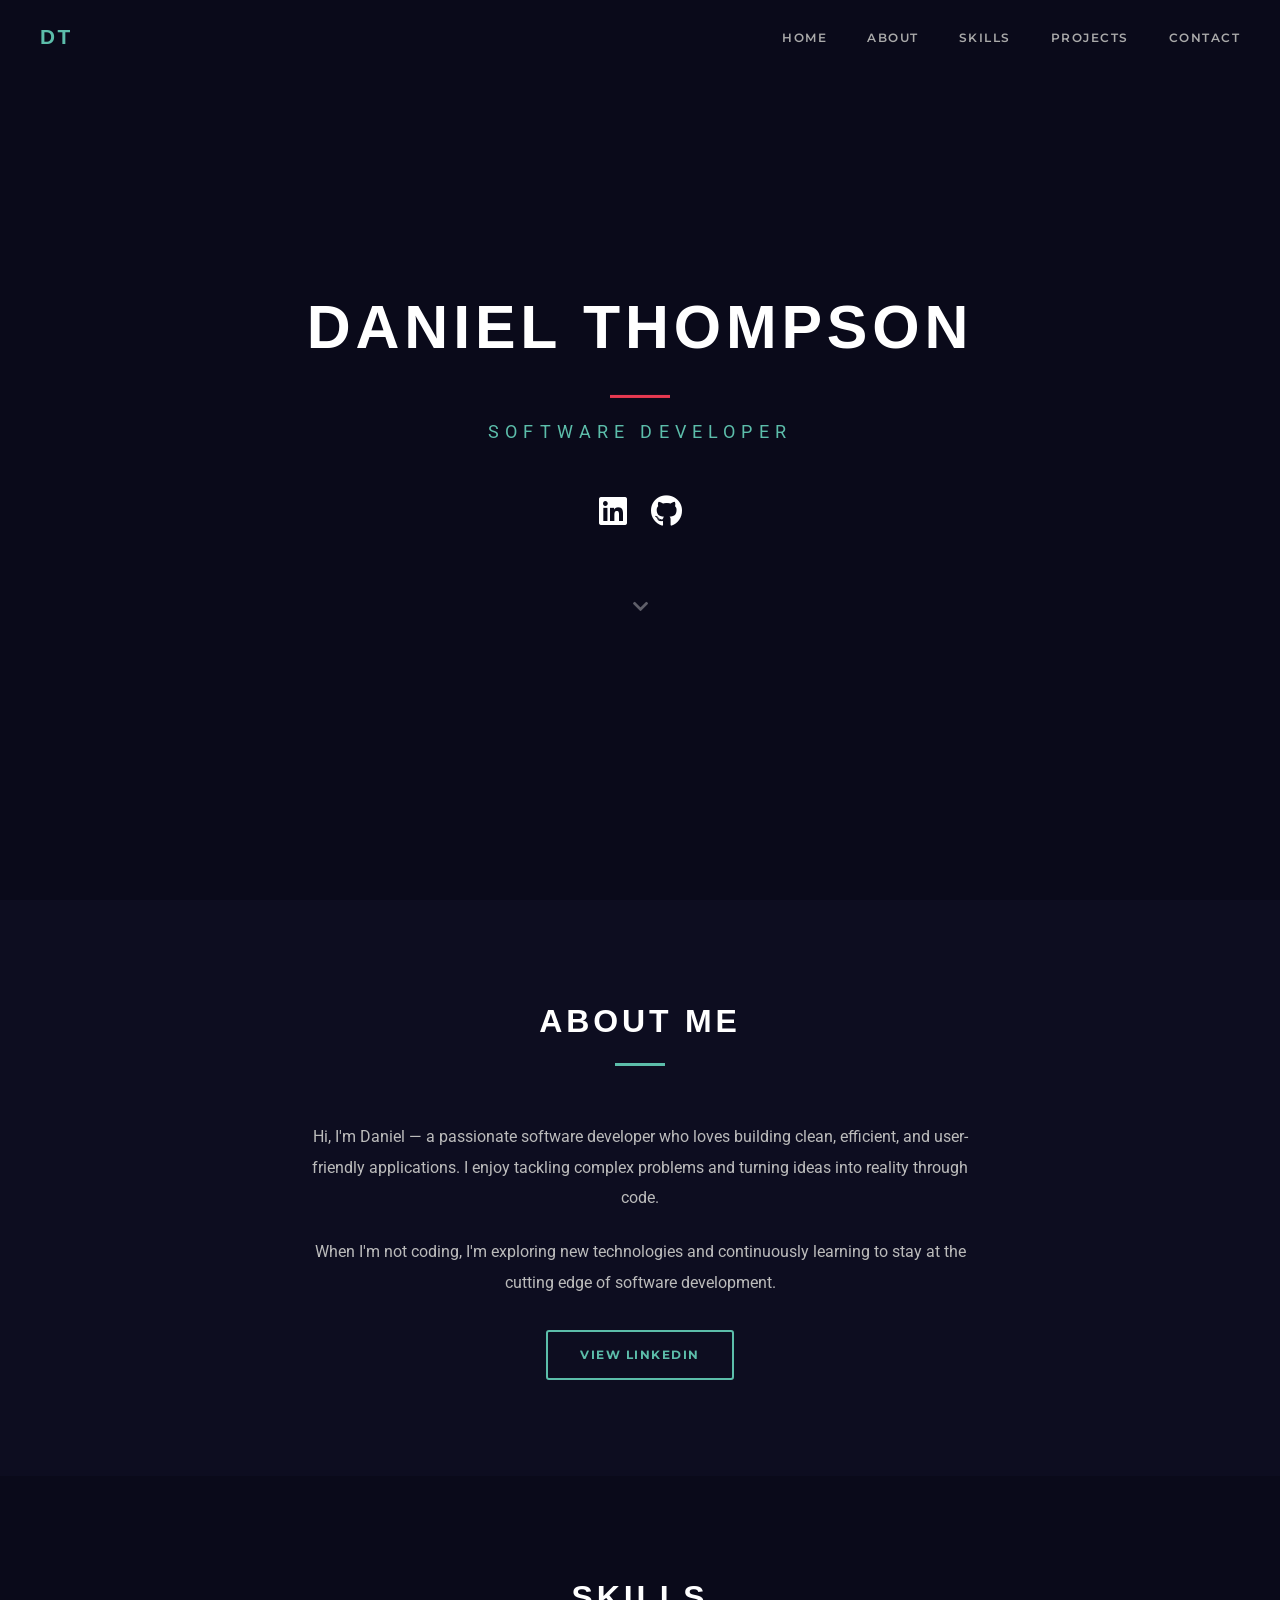
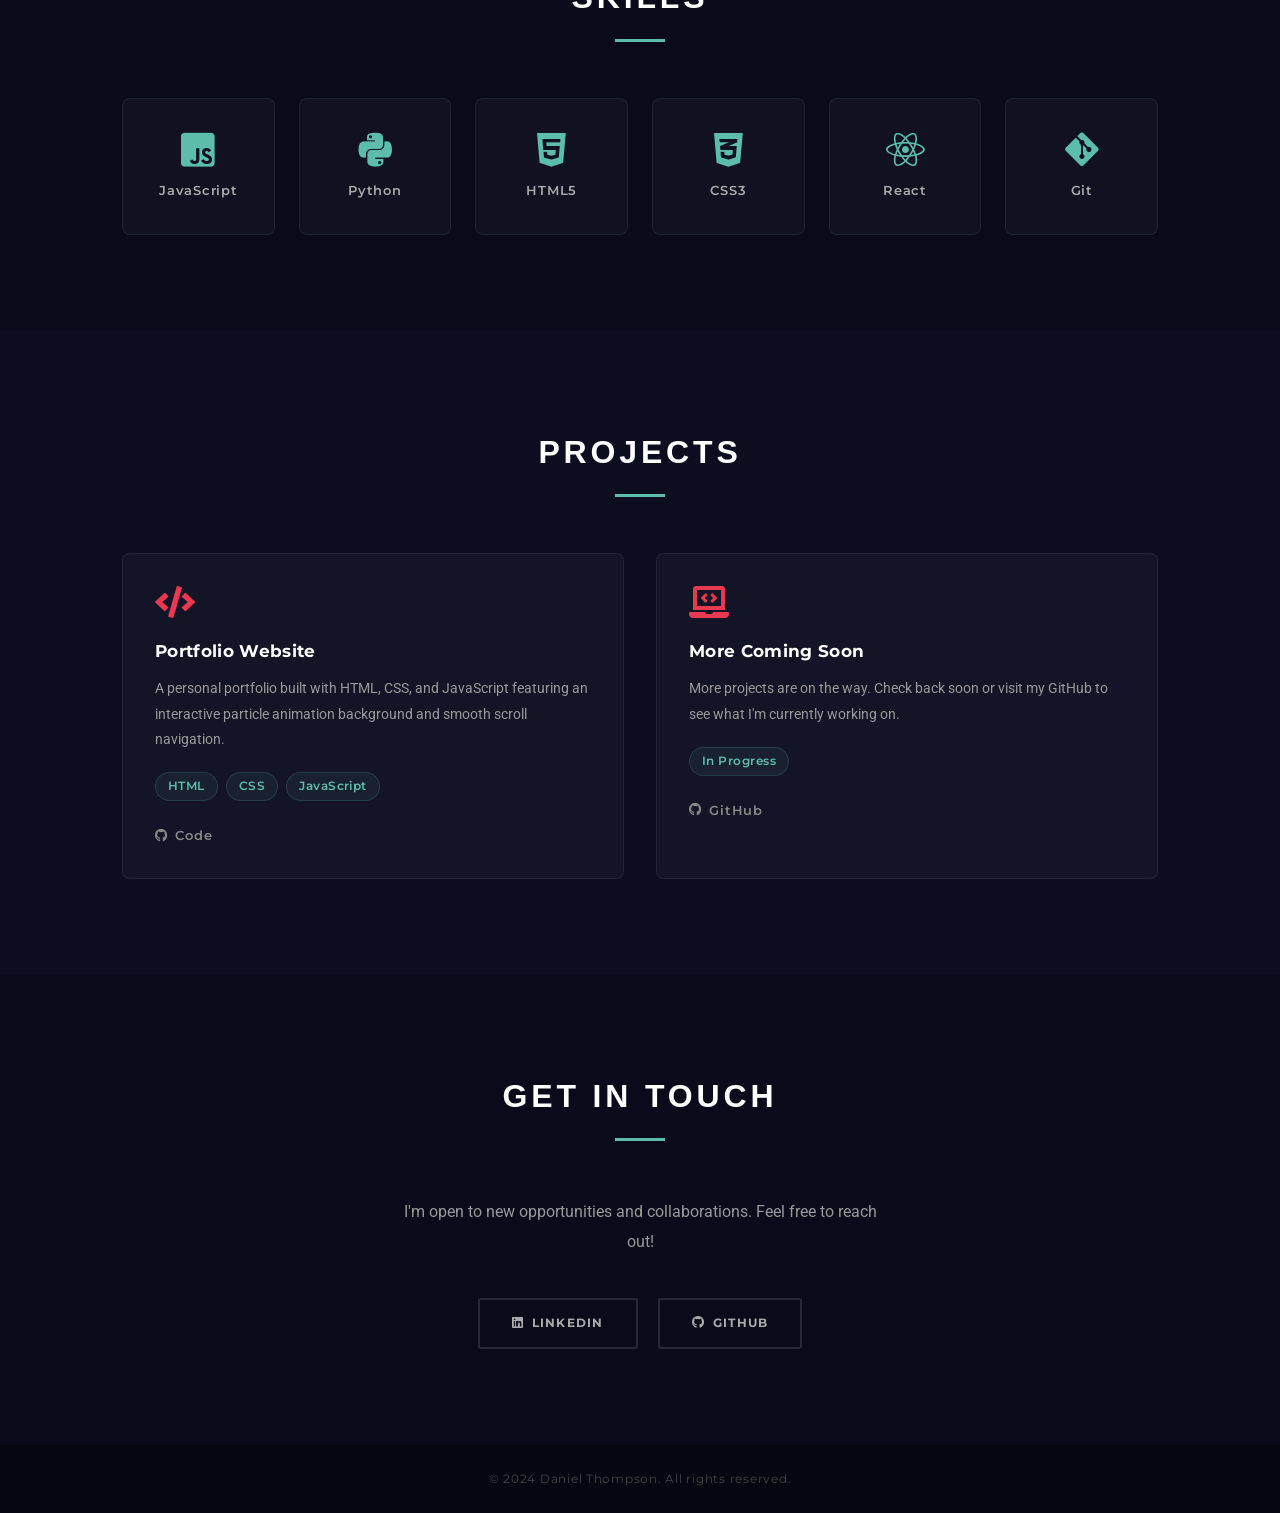
==== index.html @ 35c3a1ca "Expand portfolio from single landing page to full multi-section site - Add sticky navbar with mobile" ====
<!doctype html>
<html lang="en">
<head>
  <meta charset="UTF-8" />
  <meta name="viewport" content="width=device-width, initial-scale=1.0">
  <meta name="description" content="Daniel Thompson - Software Developer Portfolio">
  <meta name="author" content="Daniel Thompson">
  <title>Daniel Thompson | Portfolio</title>
  <link rel="shortcut icon" type="image/png" href="assets/favicon.png">
  <link rel="preconnect" href="https://fonts.googleapis.com">
  <link rel="preconnect" href="https://fonts.gstatic.com" crossorigin>
  <link href="https://fonts.googleapis.com/css2?family=Syncopate:wght@400;700&family=Montserrat:wght@300;400;600;700&family=Roboto:wght@300;400;500&display=swap" rel="stylesheet">
  <link rel="stylesheet" href="https://use.fontawesome.com/releases/v5.2.0/css/all.css" integrity="sha384-hWVjflwFxL6sNzntih27bfxkr27PmbbK/iSvJ+a4+0owXq79v+lsFkW54bOGbiDQ" crossorigin="anonymous">
  <link rel="stylesheet" href="css/style.css" />
  <script type="text/javascript" src="js/jquery.particleground.js"></script>
  <script type="text/javascript" src="js/demo.js" defer></script>
</head>

<body>

<!-- Navigation -->
<nav id="navbar">
  <div class="nav-container">
    <a href="#home" class="nav-logo">DT</a>
    <button class="nav-toggle" id="nav-toggle" aria-label="Toggle navigation" aria-expanded="false">
      <span></span>
      <span></span>
      <span></span>
    </button>
    <ul class="nav-links" id="nav-links">
      <li><a href="#home">Home</a></li>
      <li><a href="#about">About</a></li>
      <li><a href="#skills">Skills</a></li>
      <li><a href="#projects">Projects</a></li>
      <li><a href="#contact">Contact</a></li>
    </ul>
  </div>
</nav>

<!-- Hero Section -->
<section id="home">
  <div id="particles">
    <div id="intro">
      <h1>Daniel Thompson</h1>
      <hr class="divider">
      <p class="tagline">Software Developer</p>
      <div class="hero-links">
        <a href="https://www.linkedin.com/in/danielhowardthompson/" target="_blank" rel="noopener noreferrer" aria-label="LinkedIn Profile">
          <i class="fab fa-linkedin" aria-hidden="true"></i>
        </a>
        <a href="https://github.com/Damknee/" target="_blank" rel="noopener noreferrer" aria-label="GitHub Profile">
          <i class="fab fa-github" aria-hidden="true"></i>
        </a>
      </div>
      <a href="#about" class="scroll-down" aria-label="Scroll to about section">
        <i class="fas fa-chevron-down" aria-hidden="true"></i>
      </a>
    </div>
  </div>
</section>

<!-- About Section -->
<section id="about">
  <div class="container">
    <h2 class="section-title">About Me</h2>
    <div class="about-content">
      <div class="about-text">
        <p>Hi, I'm Daniel — a passionate software developer who loves building clean, efficient, and user-friendly applications. I enjoy tackling complex problems and turning ideas into reality through code.</p>
        <p>When I'm not coding, I'm exploring new technologies and continuously learning to stay at the cutting edge of software development.</p>
        <a href="https://www.linkedin.com/in/danielhowardthompson/" class="btn btn-primary" target="_blank" rel="noopener noreferrer">View LinkedIn</a>
      </div>
    </div>
  </div>
</section>

<!-- Skills Section -->
<section id="skills">
  <div class="container">
    <h2 class="section-title">Skills</h2>
    <div class="skills-grid">
      <div class="skill-card">
        <i class="fab fa-js-square" aria-hidden="true"></i>
        <h3>JavaScript</h3>
      </div>
      <div class="skill-card">
        <i class="fab fa-python" aria-hidden="true"></i>
        <h3>Python</h3>
      </div>
      <div class="skill-card">
        <i class="fab fa-html5" aria-hidden="true"></i>
        <h3>HTML5</h3>
      </div>
      <div class="skill-card">
        <i class="fab fa-css3-alt" aria-hidden="true"></i>
        <h3>CSS3</h3>
      </div>
      <div class="skill-card">
        <i class="fab fa-react" aria-hidden="true"></i>
        <h3>React</h3>
      </div>
      <div class="skill-card">
        <i class="fab fa-git-alt" aria-hidden="true"></i>
        <h3>Git</h3>
      </div>
    </div>
  </div>
</section>

<!-- Projects Section -->
<section id="projects">
  <div class="container">
    <h2 class="section-title">Projects</h2>
    <div class="projects-grid">
      <div class="project-card">
        <div class="project-header">
          <i class="fas fa-code" aria-hidden="true"></i>
        </div>
        <h3>Portfolio Website</h3>
        <p>A personal portfolio built with HTML, CSS, and JavaScript featuring an interactive particle animation background and smooth scroll navigation.</p>
        <div class="project-tags">
          <span>HTML</span>
          <span>CSS</span>
          <span>JavaScript</span>
        </div>
        <div class="project-links">
          <a href="https://github.com/Damknee/Portfolio" target="_blank" rel="noopener noreferrer">
            <i class="fab fa-github" aria-hidden="true"></i> Code
          </a>
        </div>
      </div>
      <div class="project-card">
        <div class="project-header">
          <i class="fas fa-laptop-code" aria-hidden="true"></i>
        </div>
        <h3>More Coming Soon</h3>
        <p>More projects are on the way. Check back soon or visit my GitHub to see what I'm currently working on.</p>
        <div class="project-tags">
          <span>In Progress</span>
        </div>
        <div class="project-links">
          <a href="https://github.com/Damknee/" target="_blank" rel="noopener noreferrer">
            <i class="fab fa-github" aria-hidden="true"></i> GitHub
          </a>
        </div>
      </div>
    </div>
  </div>
</section>

<!-- Contact Section -->
<section id="contact">
  <div class="container">
    <h2 class="section-title">Get In Touch</h2>
    <p class="contact-text">I'm open to new opportunities and collaborations. Feel free to reach out!</p>
    <div class="contact-links">
      <a href="https://www.linkedin.com/in/danielhowardthompson/" class="contact-btn" target="_blank" rel="noopener noreferrer">
        <i class="fab fa-linkedin" aria-hidden="true"></i> LinkedIn
      </a>
      <a href="https://github.com/Damknee/" class="contact-btn" target="_blank" rel="noopener noreferrer">
        <i class="fab fa-github" aria-hidden="true"></i> GitHub
      </a>
    </div>
  </div>
</section>

<!-- Footer -->
<footer>
  <p>&copy; 2024 Daniel Thompson. All rights reserved.</p>
</footer>

</body>
</html>
---- css/style.css ----
/* ===== RESET & BASE ===== */
*, *::before, *::after {
  margin: 0;
  padding: 0;
  box-sizing: border-box;
}

html {
  scroll-behavior: smooth;
  font-size: 16px;
}

body {
  background: #0a0a1a;
  font-family: 'Montserrat', sans-serif;
  color: #ffffff;
  line-height: 1.6;
  -webkit-font-smoothing: antialiased;
}

/* ===== NAVIGATION ===== */
#navbar {
  position: fixed;
  top: 0;
  left: 0;
  width: 100%;
  z-index: 1000;
  padding: 1.25rem 2rem;
  transition: background 0.3s ease, padding 0.3s ease;
}

#navbar.scrolled {
  background: rgba(10, 10, 26, 0.96);
  backdrop-filter: blur(10px);
  padding: 0.8rem 2rem;
  box-shadow: 0 2px 20px rgba(0, 0, 0, 0.4);
}

.nav-container {
  max-width: 1200px;
  margin: 0 auto;
  display: flex;
  justify-content: space-between;
  align-items: center;
}

.nav-logo {
  font-family: 'Syncopate', sans-serif;
  font-size: 1.3rem;
  font-weight: 700;
  color: #5cbdaa;
  text-decoration: none;
  letter-spacing: 0.12em;
  transition: color 0.3s;
}

.nav-logo:hover {
  color: #ffffff;
}

.nav-links {
  display: flex;
  list-style: none;
  gap: 2.5rem;
}

.nav-links a {
  color: #aaaaaa;
  text-decoration: none;
  font-size: 0.78rem;
  font-weight: 600;
  letter-spacing: 0.12em;
  text-transform: uppercase;
  transition: color 0.3s;
  position: relative;
}

.nav-links a::after {
  content: '';
  position: absolute;
  bottom: -4px;
  left: 0;
  width: 0;
  height: 2px;
  background: #5cbdaa;
  transition: width 0.3s;
}

.nav-links a:hover,
.nav-links a.active {
  color: #5cbdaa;
}

.nav-links a:hover::after,
.nav-links a.active::after {
  width: 100%;
}

.nav-toggle {
  display: none;
  flex-direction: column;
  gap: 5px;
  cursor: pointer;
  padding: 5px;
  background: none;
  border: none;
}

.nav-toggle span {
  display: block;
  width: 25px;
  height: 2px;
  background: #ffffff;
  transition: all 0.3s;
  border-radius: 2px;
}

/* ===== HERO SECTION ===== */
#home {
  width: 100%;
  height: 100vh;
  position: relative;
}

#particles {
  width: 100%;
  height: 100%;
  overflow: hidden;
  position: relative;
}

#intro {
  position: absolute;
  left: 0;
  top: 50%;
  transform: translateY(-50%);
  width: 100%;
  text-align: center;
  padding: 0 20px;
}

h1 {
  font-family: 'Syncopate', sans-serif;
  font-size: clamp(1.8rem, 5vw, 3.8rem);
  font-weight: 700;
  color: #ffffff;
  letter-spacing: 0.08em;
  text-transform: uppercase;
  margin-bottom: 1rem;
}

.divider {
  width: 60px;
  height: 3px;
  background: #E83951;
  border: none;
  margin: 1.2rem auto;
}

.tagline {
  font-family: 'Roboto', sans-serif;
  font-size: clamp(0.8rem, 2vw, 1.1rem);
  color: #5cbdaa;
  letter-spacing: 0.35em;
  text-transform: uppercase;
  margin-bottom: 2.5rem;
}

.hero-links {
  display: flex;
  justify-content: center;
  gap: 1.5rem;
  margin-bottom: 3.5rem;
}

.hero-links a {
  color: #ffffff;
  font-size: 2rem;
  transition: color 0.3s, transform 0.3s;
  display: inline-block;
}

.hero-links a:hover {
  color: #5cbdaa;
  transform: translateY(-4px);
}

.scroll-down {
  display: inline-block;
  color: rgba(255, 255, 255, 0.35);
  font-size: 1.1rem;
  animation: bounce 2.2s ease-in-out infinite;
  transition: color 0.3s;
  text-decoration: none;
}

.scroll-down:hover {
  color: #5cbdaa;
}

@keyframes bounce {
  0%, 100% { transform: translateY(0); }
  50% { transform: translateY(9px); }
}

/* ===== SECTIONS ===== */
section:not(#home) {
  padding: 6rem 0;
}

.container {
  max-width: 1100px;
  margin: 0 auto;
  padding: 0 2rem;
}

.section-title {
  font-family: 'Syncopate', sans-serif;
  font-size: clamp(1.3rem, 3vw, 2rem);
  font-weight: 700;
  text-align: center;
  text-transform: uppercase;
  letter-spacing: 0.12em;
  margin-bottom: 0;
  color: #ffffff;
}

.section-title::after {
  content: '';
  display: block;
  width: 50px;
  height: 3px;
  background: #5cbdaa;
  margin: 1rem auto 3.5rem;
}

/* ===== ABOUT ===== */
#about {
  background: #0d0d20;
}

.about-content {
  max-width: 680px;
  margin: 0 auto;
  text-align: center;
}

.about-text p {
  font-size: 1rem;
  color: #bbbbbb;
  line-height: 1.9;
  margin-bottom: 1.5rem;
  font-family: 'Roboto', sans-serif;
}

.btn {
  display: inline-block;
  padding: 0.8rem 2rem;
  border-radius: 3px;
  font-size: 0.78rem;
  font-weight: 700;
  letter-spacing: 0.12em;
  text-transform: uppercase;
  text-decoration: none;
  transition: all 0.3s;
  margin-top: 0.5rem;
}

.btn-primary {
  background: transparent;
  color: #5cbdaa;
  border: 2px solid #5cbdaa;
}

.btn-primary:hover {
  background: #5cbdaa;
  color: #0a0a1a;
}

/* ===== SKILLS ===== */
#skills {
  background: #0a0a1a;
}

.skills-grid {
  display: grid;
  grid-template-columns: repeat(auto-fit, minmax(140px, 1fr));
  gap: 1.5rem;
}

.skill-card {
  background: rgba(255, 255, 255, 0.03);
  border: 1px solid rgba(92, 189, 170, 0.12);
  border-radius: 8px;
  padding: 2rem 1rem;
  text-align: center;
  transition: all 0.3s;
  cursor: default;
}

.skill-card:hover {
  background: rgba(92, 189, 170, 0.07);
  border-color: rgba(92, 189, 170, 0.5);
  transform: translateY(-6px);
  box-shadow: 0 8px 25px rgba(92, 189, 170, 0.1);
}

.skill-card i {
  font-size: 2.4rem;
  color: #5cbdaa;
  margin-bottom: 0.75rem;
  display: block;
}

.skill-card h3 {
  font-size: 0.8rem;
  font-weight: 600;
  letter-spacing: 0.06em;
  color: #aaaaaa;
}

/* ===== PROJECTS ===== */
#projects {
  background: #0d0d20;
}

.projects-grid {
  display: grid;
  grid-template-columns: repeat(auto-fit, minmax(300px, 1fr));
  gap: 2rem;
}

.project-card {
  background: rgba(255, 255, 255, 0.03);
  border: 1px solid rgba(255, 255, 255, 0.07);
  border-radius: 8px;
  padding: 2rem;
  transition: all 0.3s;
}

.project-card:hover {
  border-color: rgba(92, 189, 170, 0.25);
  transform: translateY(-6px);
  box-shadow: 0 12px 35px rgba(0, 0, 0, 0.35);
}

.project-header {
  margin-bottom: 1rem;
}

.project-header i {
  font-size: 2rem;
  color: #E83951;
}

.project-card h3 {
  font-size: 1.05rem;
  font-weight: 700;
  margin-bottom: 0.75rem;
  color: #ffffff;
  letter-spacing: 0.02em;
}

.project-card p {
  font-size: 0.88rem;
  color: #999999;
  line-height: 1.8;
  margin-bottom: 1.25rem;
  font-family: 'Roboto', sans-serif;
}

.project-tags {
  display: flex;
  flex-wrap: wrap;
  gap: 0.5rem;
  margin-bottom: 1.5rem;
}

.project-tags span {
  background: rgba(92, 189, 170, 0.08);
  color: #5cbdaa;
  font-size: 0.72rem;
  font-weight: 600;
  padding: 0.25rem 0.75rem;
  border-radius: 20px;
  border: 1px solid rgba(92, 189, 170, 0.18);
  letter-spacing: 0.04em;
}

.project-links {
  display: flex;
  gap: 1.25rem;
}

.project-links a {
  color: #888888;
  text-decoration: none;
  font-size: 0.82rem;
  font-weight: 600;
  letter-spacing: 0.06em;
  transition: color 0.3s;
  display: inline-flex;
  align-items: center;
  gap: 0.4rem;
}

.project-links a:hover {
  color: #5cbdaa;
}

/* ===== CONTACT ===== */
#contact {
  background: #0a0a1a;
  text-align: center;
}

.contact-text {
  font-size: 1rem;
  color: #999999;
  max-width: 480px;
  margin: 0 auto 2.5rem;
  font-family: 'Roboto', sans-serif;
  line-height: 1.9;
}

.contact-links {
  display: flex;
  justify-content: center;
  gap: 1.25rem;
  flex-wrap: wrap;
}

.contact-btn {
  display: inline-flex;
  align-items: center;
  gap: 0.5rem;
  padding: 0.85rem 2rem;
  border: 2px solid rgba(255, 255, 255, 0.12);
  border-radius: 3px;
  color: #aaaaaa;
  text-decoration: none;
  font-size: 0.78rem;
  font-weight: 700;
  letter-spacing: 0.1em;
  text-transform: uppercase;
  transition: all 0.3s;
}

.contact-btn:hover {
  border-color: #5cbdaa;
  color: #5cbdaa;
  transform: translateY(-3px);
}

/* ===== FOOTER ===== */
footer {
  background: #060610;
  text-align: center;
  padding: 1.5rem;
  color: #444444;
  font-size: 0.78rem;
  letter-spacing: 0.06em;
}

/* ===== FADE-IN ANIMATION ===== */
.fade-in {
  opacity: 0;
  transform: translateY(28px);
  transition: opacity 0.65s ease, transform 0.65s ease;
}

.fade-in.visible {
  opacity: 1;
  transform: translateY(0);
}

/* ===== RESPONSIVE ===== */
@media (max-width: 768px) {
  .nav-links {
    display: none;
    flex-direction: column;
    position: absolute;
    top: 100%;
    left: 0;
    width: 100%;
    background: rgba(10, 10, 26, 0.98);
    padding: 1.25rem 2rem 2rem;
    gap: 1.25rem;
    border-top: 1px solid rgba(255, 255, 255, 0.06);
  }

  .nav-links.open {
    display: flex;
  }

  .nav-toggle {
    display: flex;
  }

  .skills-grid {
    grid-template-columns: repeat(2, 1fr);
  }

  .projects-grid {
    grid-template-columns: 1fr;
  }

  section:not(#home) {
    padding: 4.5rem 0;
  }
}

@media (max-width: 480px) {
  .hero-links a {
    font-size: 1.7rem;
  }

  .contact-links {
    flex-direction: column;
    align-items: center;
  }

  .contact-btn {
    width: 100%;
    justify-content: center;
    max-width: 280px;
  }
}
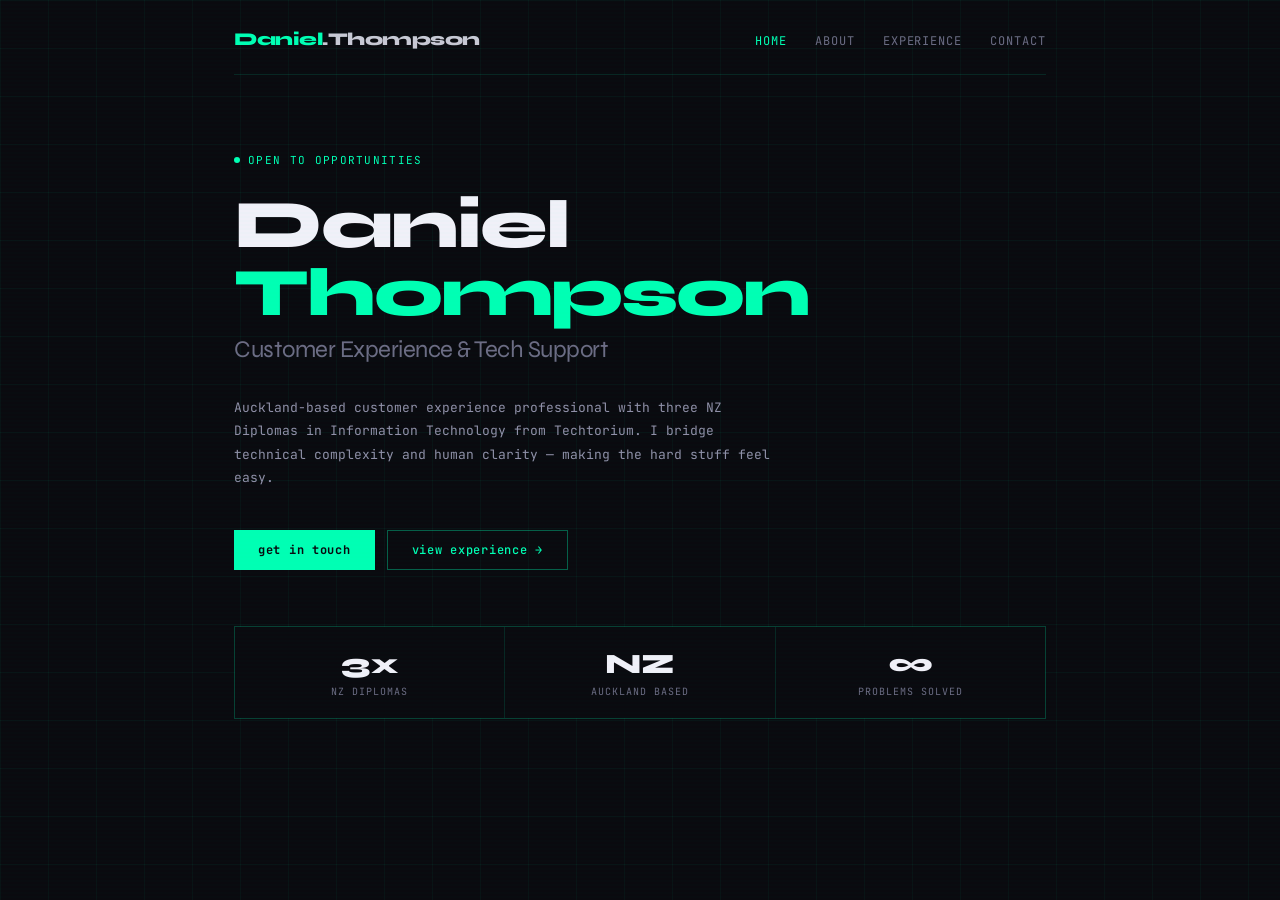
==== commit 02303ede: "Replace portfolio with new terminal-aesthetic design Complete redesign with JetBrains Mono + Syne fo" ====
--- a/index.html
+++ b/index.html
@@ -1,172 +1,265 @@
-<!doctype html>
+<!DOCTYPE html>
 <html lang="en">
 <head>
-  <meta charset="UTF-8" />
-  <meta name="viewport" content="width=device-width, initial-scale=1.0">
-  <meta name="description" content="Daniel Thompson - Software Developer Portfolio">
-  <meta name="author" content="Daniel Thompson">
-  <title>Daniel Thompson | Portfolio</title>
-  <link rel="shortcut icon" type="image/png" href="assets/favicon.png">
-  <link rel="preconnect" href="https://fonts.googleapis.com">
-  <link rel="preconnect" href="https://fonts.gstatic.com" crossorigin>
-  <link href="https://fonts.googleapis.com/css2?family=Syncopate:wght@400;700&family=Montserrat:wght@300;400;600;700&family=Roboto:wght@300;400;500&display=swap" rel="stylesheet">
-  <link rel="stylesheet" href="https://use.fontawesome.com/releases/v5.2.0/css/all.css" integrity="sha384-hWVjflwFxL6sNzntih27bfxkr27PmbbK/iSvJ+a4+0owXq79v+lsFkW54bOGbiDQ" crossorigin="anonymous">
-  <link rel="stylesheet" href="css/style.css" />
-  <script type="text/javascript" src="js/jquery.particleground.js"></script>
-  <script type="text/javascript" src="js/demo.js" defer></script>
+<meta charset="UTF-8">
+<meta name="viewport" content="width=device-width, initial-scale=1.0">
+<title>Daniel Thompson</title>
+<link href="https://fonts.googleapis.com/css2?family=JetBrains+Mono:wght@300;400;500;700&family=Syne:wght@400;700;800&display=swap" rel="stylesheet">
+<style>
+  *, *::before, *::after { box-sizing: border-box; margin: 0; padding: 0; }
+  body { background: #0a0a0f; color: #c8c8d4; font-family: 'JetBrains Mono', monospace; min-height: 100vh; overflow-x: hidden; }
+  .scanline { position: fixed; top: 0; left: 0; right: 0; bottom: 0; pointer-events: none; background: repeating-linear-gradient(0deg, transparent, transparent 2px, rgba(0,255,180,0.012) 2px, rgba(0,255,180,0.012) 4px); z-index: 100; }
+  .grid-bg { position: fixed; top: 0; left: 0; right: 0; bottom: 0; pointer-events: none; background-image: linear-gradient(rgba(0,255,180,0.04) 1px, transparent 1px), linear-gradient(90deg, rgba(0,255,180,0.04) 1px, transparent 1px); background-size: 48px 48px; z-index: 0; }
+  .site { position: relative; z-index: 1; max-width: 860px; margin: 0 auto; padding: 0 24px; }
+  /* NAV */
+  nav { display: flex; align-items: center; justify-content: space-between; padding: 28px 0 24px; border-bottom: 1px solid rgba(0,255,180,0.12); }
+  .nav-logo { font-family: 'Syne', sans-serif; font-weight: 800; font-size: 18px; color: #00ffb4; letter-spacing: -0.5px; }
+  .nav-logo span { color: #c8c8d4; }
+  .nav-links { display: flex; gap: 28px; list-style: none; }
+  .nav-links a { font-size: 12px; color: #6c6c84; text-decoration: none; letter-spacing: 0.08em; text-transform: uppercase; transition: color 0.2s; cursor: pointer; }
+  .nav-links a:hover, .nav-links a.active { color: #00ffb4; }
+  /* SECTIONS */
+  section { display: none; animation: fadeIn 0.35s ease; }
+  section.visible { display: block; }
+  @keyframes fadeIn { from { opacity: 0; transform: translateY(10px); } to { opacity: 1; transform: translateY(0); } }
+  /* HERO */
+  .hero { padding: 72px 0 56px; }
+  .hero-tag { display: inline-flex; align-items: center; gap: 8px; font-size: 11px; color: #00ffb4; letter-spacing: 0.12em; text-transform: uppercase; margin-bottom: 24px; }
+  .hero-tag::before { content: ''; display: block; width: 6px; height: 6px; border-radius: 50%; background: #00ffb4; animation: pulse 2s infinite; }
+  @keyframes pulse { 0%, 100% { opacity: 1; } 50% { opacity: 0.3; } }
+  .hero h1 { font-family: 'Syne', sans-serif; font-size: clamp(38px, 7vw, 68px); font-weight: 800; line-height: 1.0; color: #f0f0f8; letter-spacing: -2px; margin-bottom: 8px; }
+  .hero h1 .accent { color: #00ffb4; }
+  .hero-sub { font-family: 'Syne', sans-serif; font-size: clamp(16px, 3vw, 24px); font-weight: 400; color: #6c6c84; margin-bottom: 32px; letter-spacing: -0.5px; }
+  .hero-desc { font-size: 13px; line-height: 1.8; color: #9090a8; max-width: 540px; margin-bottom: 40px; }
+  .hero-ctas { display: flex; gap: 12px; flex-wrap: wrap; }
+  .btn-primary { background: #00ffb4; color: #0a0a0f; border: none; padding: 11px 24px; font-family: 'JetBrains Mono', monospace; font-size: 12px; font-weight: 700; letter-spacing: 0.06em; cursor: pointer; transition: all 0.2s; }
+  .btn-primary:hover { background: #00e0a0; transform: translateY(-1px); }
+  .btn-ghost { background: transparent; color: #00ffb4; border: 1px solid rgba(0,255,180,0.35); padding: 11px 24px; font-family: 'JetBrains Mono', monospace; font-size: 12px; font-weight: 500; letter-spacing: 0.06em; cursor: pointer; transition: all 0.2s; }
+  .btn-ghost:hover { border-color: #00ffb4; background: rgba(0,255,180,0.05); }
+  .hero-stats { display: grid; grid-template-columns: repeat(3, 1fr); gap: 1px; margin-top: 56px; border: 1px solid rgba(0,255,180,0.12); background: rgba(0,255,180,0.12); }
+  .stat { background: #0a0a0f; padding: 20px; text-align: center; }
+  .stat-val { font-family: 'Syne', sans-serif; font-size: 28px; font-weight: 800; color: #f0f0f8; display: block; }
+  .stat-lbl { font-size: 10px; color: #6c6c84; letter-spacing: 0.1em; text-transform: uppercase; margin-top: 4px; display: block; }
+  /* ABOUT */
+  .about { padding: 56px 0; }
+  .section-header { display: flex; align-items: center; gap: 16px; margin-bottom: 40px; }
+  .section-header h2 { font-family: 'Syne', sans-serif; font-size: 13px; font-weight: 700; color: #00ffb4; letter-spacing: 0.14em; text-transform: uppercase; }
+  .section-header::after { content: ''; flex: 1; height: 1px; background: rgba(0,255,180,0.12); }
+  .about-grid { display: grid; grid-template-columns: 1fr 1fr; gap: 24px; }
+  .about-block { border: 1px solid rgba(0,255,180,0.1); padding: 24px; position: relative; }
+  .about-block::before { content: ''; position: absolute; top: 0; left: 0; width: 32px; height: 2px; background: #00ffb4; }
+  .about-block h3 { font-size: 11px; font-weight: 700; color: #00ffb4; letter-spacing: 0.1em; text-transform: uppercase; margin-bottom: 12px; }
+  .about-block p { font-size: 13px; line-height: 1.8; color: #9090a8; }
+  .skills-list { display: flex; flex-wrap: wrap; gap: 8px; margin-top: 12px; }
+  .skill-tag { font-size: 11px; padding: 4px 10px; border: 1px solid rgba(0,255,180,0.2); color: #00ffb4; letter-spacing: 0.05em; }
+  /* EXPERIENCE */
+  .experience { padding: 56px 0; }
+  .exp-tabs { display: flex; gap: 0; margin-bottom: 32px; border-bottom: 1px solid rgba(0,255,180,0.12); }
+  .exp-tab { font-size: 11px; letter-spacing: 0.1em; text-transform: uppercase; color: #6c6c84; padding: 10px 20px; cursor: pointer; border-bottom: 2px solid transparent; margin-bottom: -1px; transition: all 0.2s; background: none; border-top: none; border-left: none; border-right: none; font-family: 'JetBrains Mono', monospace; }
+  .exp-tab:hover { color: #c8c8d4; }
+  .exp-tab.active { color: #00ffb4; border-bottom-color: #00ffb4; }
+  .exp-panel { display: none; }
+  .exp-panel.visible { display: block; animation: fadeIn 0.3s ease; }
+  .exp-item { display: grid; grid-template-columns: 160px 1fr; gap: 24px; padding: 28px 0; border-bottom: 1px solid rgba(0,255,180,0.08); }
+  .exp-item:first-of-type { border-top: 1px solid rgba(0,255,180,0.08); }
+  .exp-year { font-size: 11px; color: #6c6c84; padding-top: 3px; letter-spacing: 0.05em; line-height: 1.6; }
+  .exp-year .current { display: inline-block; background: rgba(0,255,180,0.12); color: #00ffb4; padding: 2px 8px; font-size: 10px; margin-top: 6px; letter-spacing: 0.08em; }
+  .exp-role { font-family: 'Syne', sans-serif; font-size: 16px; font-weight: 700; color: #f0f0f8; margin-bottom: 4px; }
+  .exp-company { font-size: 12px; color: #00ffb4; margin-bottom: 8px; }
+  .exp-tags { display: flex; flex-wrap: wrap; gap: 6px; margin-bottom: 10px; }
+  .exp-tag { font-size: 10px; padding: 2px 8px; border: 1px solid rgba(0,255,180,0.15); color: #6c6c84; letter-spacing: 0.06em; }
+  .exp-desc { font-size: 13px; line-height: 1.8; color: #9090a8; }
+  /* CONTACT */
+  .contact { padding: 56px 0 80px; }
+  .contact-box { border: 1px solid rgba(0,255,180,0.15); padding: 48px; text-align: center; position: relative; overflow: hidden; }
+  .contact-box::before { content: ''; position: absolute; top: 0; left: 0; right: 0; height: 1px; background: linear-gradient(90deg, transparent, #00ffb4, transparent); }
+  .contact-box h2 { font-family: 'Syne', sans-serif; font-size: 36px; font-weight: 800; color: #f0f0f8; letter-spacing: -1px; margin-bottom: 12px; }
+  .contact-box p { font-size: 13px; color: #6c6c84; margin-bottom: 32px; line-height: 1.7; }
+  .contact-links { display: flex; justify-content: center; gap: 16px; flex-wrap: wrap; }
+  .contact-link { display: flex; align-items: center; gap: 8px; font-size: 12px; color: #9090a8; text-decoration: none; border: 1px solid rgba(0,255,180,0.12); padding: 10px 18px; transition: all 0.2s; }
+  .contact-link:hover { border-color: #00ffb4; color: #00ffb4; }
+  /* RESPONSIVE */
+  @media (max-width: 600px) {
+    .about-grid { grid-template-columns: 1fr; }
+    .exp-item { grid-template-columns: 1fr; gap: 8px; }
+    .nav-links { gap: 16px; }
+    .contact-box { padding: 32px 20px; }
+    .hero-stats { grid-template-columns: repeat(3, 1fr); }
+  }
+</style>
 </head>
-
 <body>
-
-<!-- Navigation -->
-<nav id="navbar">
-  <div class="nav-container">
-    <a href="#home" class="nav-logo">DT</a>
-    <button class="nav-toggle" id="nav-toggle" aria-label="Toggle navigation" aria-expanded="false">
-      <span></span>
-      <span></span>
-      <span></span>
-    </button>
-    <ul class="nav-links" id="nav-links">
-      <li><a href="#home">Home</a></li>
-      <li><a href="#about">About</a></li>
-      <li><a href="#skills">Skills</a></li>
-      <li><a href="#projects">Projects</a></li>
-      <li><a href="#contact">Contact</a></li>
+<div class="scanline"></div>
+<div class="grid-bg"></div>
+<div class="site">
+  <nav>
+    <div class="nav-logo">Daniel<span>.Thompson</span></div>
+    <ul class="nav-links">
+      <li><a href="#" class="active" data-section="home">home</a></li>
+      <li><a href="#" data-section="about">about</a></li>
+      <li><a href="#" data-section="experience">experience</a></li>
+      <li><a href="#" data-section="contact">contact</a></li>
     </ul>
-  </div>
-</nav>
-
-<!-- Hero Section -->
-<section id="home">
-  <div id="particles">
-    <div id="intro">
-      <h1>Daniel Thompson</h1>
-      <hr class="divider">
-      <p class="tagline">Software Developer</p>
-      <div class="hero-links">
-        <a href="https://www.linkedin.com/in/danielhowardthompson/" target="_blank" rel="noopener noreferrer" aria-label="LinkedIn Profile">
-          <i class="fab fa-linkedin" aria-hidden="true"></i>
-        </a>
-        <a href="https://github.com/Damknee/" target="_blank" rel="noopener noreferrer" aria-label="GitHub Profile">
-          <i class="fab fa-github" aria-hidden="true"></i>
-        </a>
-      </div>
-      <a href="#about" class="scroll-down" aria-label="Scroll to about section">
-        <i class="fas fa-chevron-down" aria-hidden="true"></i>
-      </a>
-    </div>
-  </div>
-</section>
-
-<!-- About Section -->
-<section id="about">
-  <div class="container">
-    <h2 class="section-title">About Me</h2>
-    <div class="about-content">
-      <div class="about-text">
-        <p>Hi, I'm Daniel — a passionate software developer who loves building clean, efficient, and user-friendly applications. I enjoy tackling complex problems and turning ideas into reality through code.</p>
-        <p>When I'm not coding, I'm exploring new technologies and continuously learning to stay at the cutting edge of software development.</p>
-        <a href="https://www.linkedin.com/in/danielhowardthompson/" class="btn btn-primary" target="_blank" rel="noopener noreferrer">View LinkedIn</a>
-      </div>
-    </div>
-  </div>
-</section>
-
-<!-- Skills Section -->
-<section id="skills">
-  <div class="container">
-    <h2 class="section-title">Skills</h2>
-    <div class="skills-grid">
-      <div class="skill-card">
-        <i class="fab fa-js-square" aria-hidden="true"></i>
-        <h3>JavaScript</h3>
-      </div>
-      <div class="skill-card">
-        <i class="fab fa-python" aria-hidden="true"></i>
-        <h3>Python</h3>
-      </div>
-      <div class="skill-card">
-        <i class="fab fa-html5" aria-hidden="true"></i>
-        <h3>HTML5</h3>
-      </div>
-      <div class="skill-card">
-        <i class="fab fa-css3-alt" aria-hidden="true"></i>
-        <h3>CSS3</h3>
-      </div>
-      <div class="skill-card">
-        <i class="fab fa-react" aria-hidden="true"></i>
-        <h3>React</h3>
-      </div>
-      <div class="skill-card">
-        <i class="fab fa-git-alt" aria-hidden="true"></i>
-        <h3>Git</h3>
-      </div>
-    </div>
-  </div>
-</section>
-
-<!-- Projects Section -->
-<section id="projects">
-  <div class="container">
-    <h2 class="section-title">Projects</h2>
-    <div class="projects-grid">
-      <div class="project-card">
-        <div class="project-header">
-          <i class="fas fa-code" aria-hidden="true"></i>
-        </div>
-        <h3>Portfolio Website</h3>
-        <p>A personal portfolio built with HTML, CSS, and JavaScript featuring an interactive particle animation background and smooth scroll navigation.</p>
-        <div class="project-tags">
-          <span>HTML</span>
-          <span>CSS</span>
-          <span>JavaScript</span>
-        </div>
-        <div class="project-links">
-          <a href="https://github.com/Damknee/Portfolio" target="_blank" rel="noopener noreferrer">
-            <i class="fab fa-github" aria-hidden="true"></i> Code
-          </a>
-        </div>
-      </div>
-      <div class="project-card">
-        <div class="project-header">
-          <i class="fas fa-laptop-code" aria-hidden="true"></i>
-        </div>
-        <h3>More Coming Soon</h3>
-        <p>More projects are on the way. Check back soon or visit my GitHub to see what I'm currently working on.</p>
-        <div class="project-tags">
-          <span>In Progress</span>
-        </div>
-        <div class="project-links">
-          <a href="https://github.com/Damknee/" target="_blank" rel="noopener noreferrer">
-            <i class="fab fa-github" aria-hidden="true"></i> GitHub
-          </a>
-        </div>
-      </div>
-    </div>
-  </div>
-</section>
-
-<!-- Contact Section -->
-<section id="contact">
-  <div class="container">
-    <h2 class="section-title">Get In Touch</h2>
-    <p class="contact-text">I'm open to new opportunities and collaborations. Feel free to reach out!</p>
-    <div class="contact-links">
-      <a href="https://www.linkedin.com/in/danielhowardthompson/" class="contact-btn" target="_blank" rel="noopener noreferrer">
-        <i class="fab fa-linkedin" aria-hidden="true"></i> LinkedIn
-      </a>
-      <a href="https://github.com/Damknee/" class="contact-btn" target="_blank" rel="noopener noreferrer">
-        <i class="fab fa-github" aria-hidden="true"></i> GitHub
-      </a>
-    </div>
-  </div>
-</section>
-
-<!-- Footer -->
-<footer>
-  <p>&copy; 2024 Daniel Thompson. All rights reserved.</p>
-</footer>
-
+  </nav>
+  <!-- HOME -->
+  <section id="home" class="visible">
+    <div class="hero">
+      <div class="hero-tag">Open to opportunities</div>
+      <h1>Daniel<br><span class="accent">Thompson</span></h1>
+      <div class="hero-sub">Customer Experience &amp; Tech Support</div>
+      <p class="hero-desc">Auckland-based customer experience professional with three NZ Diplomas in Information Technology from Techtorium. I bridge technical complexity and human clarity — making the hard stuff feel easy.</p>
+      <div class="hero-ctas">
+        <button class="btn-primary" onclick="showSection('contact')">get in touch</button>
+        <button class="btn-ghost" onclick="showSection('experience')">view experience →</button>
+      </div>
+      <div class="hero-stats">
+        <div class="stat"><span class="stat-val">3x</span><span class="stat-lbl">NZ Diplomas</span></div>
+        <div class="stat"><span class="stat-val">NZ</span><span class="stat-lbl">Auckland based</span></div>
+        <div class="stat"><span class="stat-val">∞</span><span class="stat-lbl">problems solved</span></div>
+      </div>
+    </div>
+  </section>
+  <!-- ABOUT -->
+  <section id="about">
+    <div class="about">
+      <div class="section-header"><h2>// about</h2></div>
+      <div class="about-grid">
+        <div class="about-block">
+          <h3>Background</h3>
+          <p>I'm a customer experience specialist based in Auckland, NZ. I bridge the gap between technical complexity and human clarity — making the hard stuff feel easy for customers.</p>
+        </div>
+        <div class="about-block">
+          <h3>Approach</h3>
+          <p>Every interaction is an opportunity. I lead with empathy, resolve with expertise, and always leave people feeling looked after — not just handled.</p>
+        </div>
+        <div class="about-block">
+          <h3>Skills</h3>
+          <div class="skills-list">
+            <span class="skill-tag">Customer Support</span>
+            <span class="skill-tag">Telecom</span>
+            <span class="skill-tag">Technical Troubleshooting</span>
+            <span class="skill-tag">Retention</span>
+            <span class="skill-tag">Microsoft Azure</span>
+            <span class="skill-tag">AWS</span>
+            <span class="skill-tag">Systems Administration</span>
+            <span class="skill-tag">AI Tools</span>
+            <span class="skill-tag">HTML</span>
+          </div>
+        </div>
+        <div class="about-block">
+          <h3>Interests</h3>
+          <div class="skills-list">
+            <span class="skill-tag">Photography</span>
+            <span class="skill-tag">Running</span>
+            <span class="skill-tag">Cooking</span>
+            <span class="skill-tag">Finance</span>
+            <span class="skill-tag">NZ Telecoms</span>
+          </div>
+        </div>
+      </div>
+    </div>
+  </section>
+  <!-- EXPERIENCE -->
+  <section id="experience">
+    <div class="experience">
+      <div class="section-header"><h2>// experience &amp; education</h2></div>
+      <div class="exp-tabs">
+        <button class="exp-tab active" data-panel="work">Work</button>
+        <button class="exp-tab" data-panel="education">Education</button>
+      </div>
+      <div class="exp-panel visible" id="panel-work">
+        <div class="exp-item">
+          <div class="exp-year">2023 – present<div class="current">current</div></div>
+          <div>
+            <div class="exp-role">Customer Support Specialist</div>
+            <div class="exp-company">Zeronet · Auckland, NZ</div>
+            <div class="exp-tags">
+              <span class="exp-tag">Retention</span>
+              <span class="exp-tag">Billing</span>
+              <span class="exp-tag">Technical Troubleshooting</span>
+              <span class="exp-tag">Knowledge Base</span>
+              <span class="exp-tag">AI Tools</span>
+            </div>
+            <p class="exp-desc">Handling billing disputes, cancellations, retention, and technical troubleshooting for a NZ broadband and mobile provider. Built internal knowledge base articles and care portal content. Developed AI-assisted support tools using the Claude API.</p>
+          </div>
+        </div>
+      </div>
+      <div class="exp-panel" id="panel-education">
+        <div class="exp-item">
+          <div class="exp-year">Feb 2022 – Dec 2022</div>
+          <div>
+            <div class="exp-role">NZ Diploma in Cloud Management</div>
+            <div class="exp-company">Techtorium · Information Technology</div>
+            <div class="exp-tags">
+              <span class="exp-tag">Microsoft Azure</span>
+              <span class="exp-tag">Amazon Web Services</span>
+            </div>
+            <p class="exp-desc">Cloud infrastructure and management fundamentals across Azure and AWS platforms. Focused on deployment, scalability, and cloud service architecture.</p>
+          </div>
+        </div>
+        <div class="exp-item">
+          <div class="exp-year">Feb 2021 – Dec 2021</div>
+          <div>
+            <div class="exp-role">NZ Diploma in Systems Administration</div>
+            <div class="exp-company">Techtorium · Information Technology</div>
+            <div class="exp-tags">
+              <span class="exp-tag">System Administration</span>
+              <span class="exp-tag">Networking</span>
+            </div>
+            <p class="exp-desc">Systems administration, server management, and network infrastructure. Developed skills in maintaining and configuring enterprise IT environments.</p>
+          </div>
+        </div>
+        <div class="exp-item">
+          <div class="exp-year">Feb 2020 – Dec 2020</div>
+          <div>
+            <div class="exp-role">NZ Diploma in IT Technical Support</div>
+            <div class="exp-company">Techtorium · Information Technology</div>
+            <div class="exp-tags">
+              <span class="exp-tag">Technical Support</span>
+              <span class="exp-tag">Hardware</span>
+              <span class="exp-tag">Troubleshooting</span>
+            </div>
+            <p class="exp-desc">Foundation diploma in IT technical support — hardware, software, and end-user support. The starting point for a career built on solving technical problems for real people.</p>
+          </div>
+        </div>
+      </div>
+    </div>
+  </section>
+  <!-- CONTACT -->
+  <section id="contact">
+    <div class="contact">
+      <div class="section-header"><h2>// contact</h2></div>
+      <div class="contact-box">
+        <h2>Let's talk.</h2>
+        <p>Open to customer service, technical support,<br>and telecoms-adjacent opportunities across New Zealand.</p>
+        <div class="contact-links">
+          <a class="contact-link" href="https://www.linkedin.com/in/danielhowardthompson/" target="_blank">in LinkedIn</a>
+          <a class="contact-link" href="https://github.com/Damknee/" target="_blank">gh GitHub</a>
+          <span class="contact-link">↗ Auckland, NZ</span>
+        </div>
+      </div>
+    </div>
+  </section>
+</div>
+<script>
+  function showSection(id) {
+    document.querySelectorAll('section').forEach(s => s.classList.remove('visible'));
+    document.getElementById(id).classList.add('visible');
+    document.querySelectorAll('.nav-links a').forEach(a => {
+      a.classList.toggle('active', a.dataset.section === id);
+    });
+  }
+  document.querySelectorAll('.nav-links a').forEach(a => {
+    a.addEventListener('click', e => { e.preventDefault(); showSection(a.dataset.section); });
+  });
+  document.querySelectorAll('.exp-tab').forEach(tab => {
+    tab.addEventListener('click', () => {
+      document.querySelectorAll('.exp-tab').forEach(t => t.classList.remove('active'));
+      document.querySelectorAll('.exp-panel').forEach(p => p.classList.remove('visible'));
+      tab.classList.add('active');
+      document.getElementById('panel-' + tab.dataset.panel).classList.add('visible');
+    });
+  });
+</script>
 </body>
 </html>
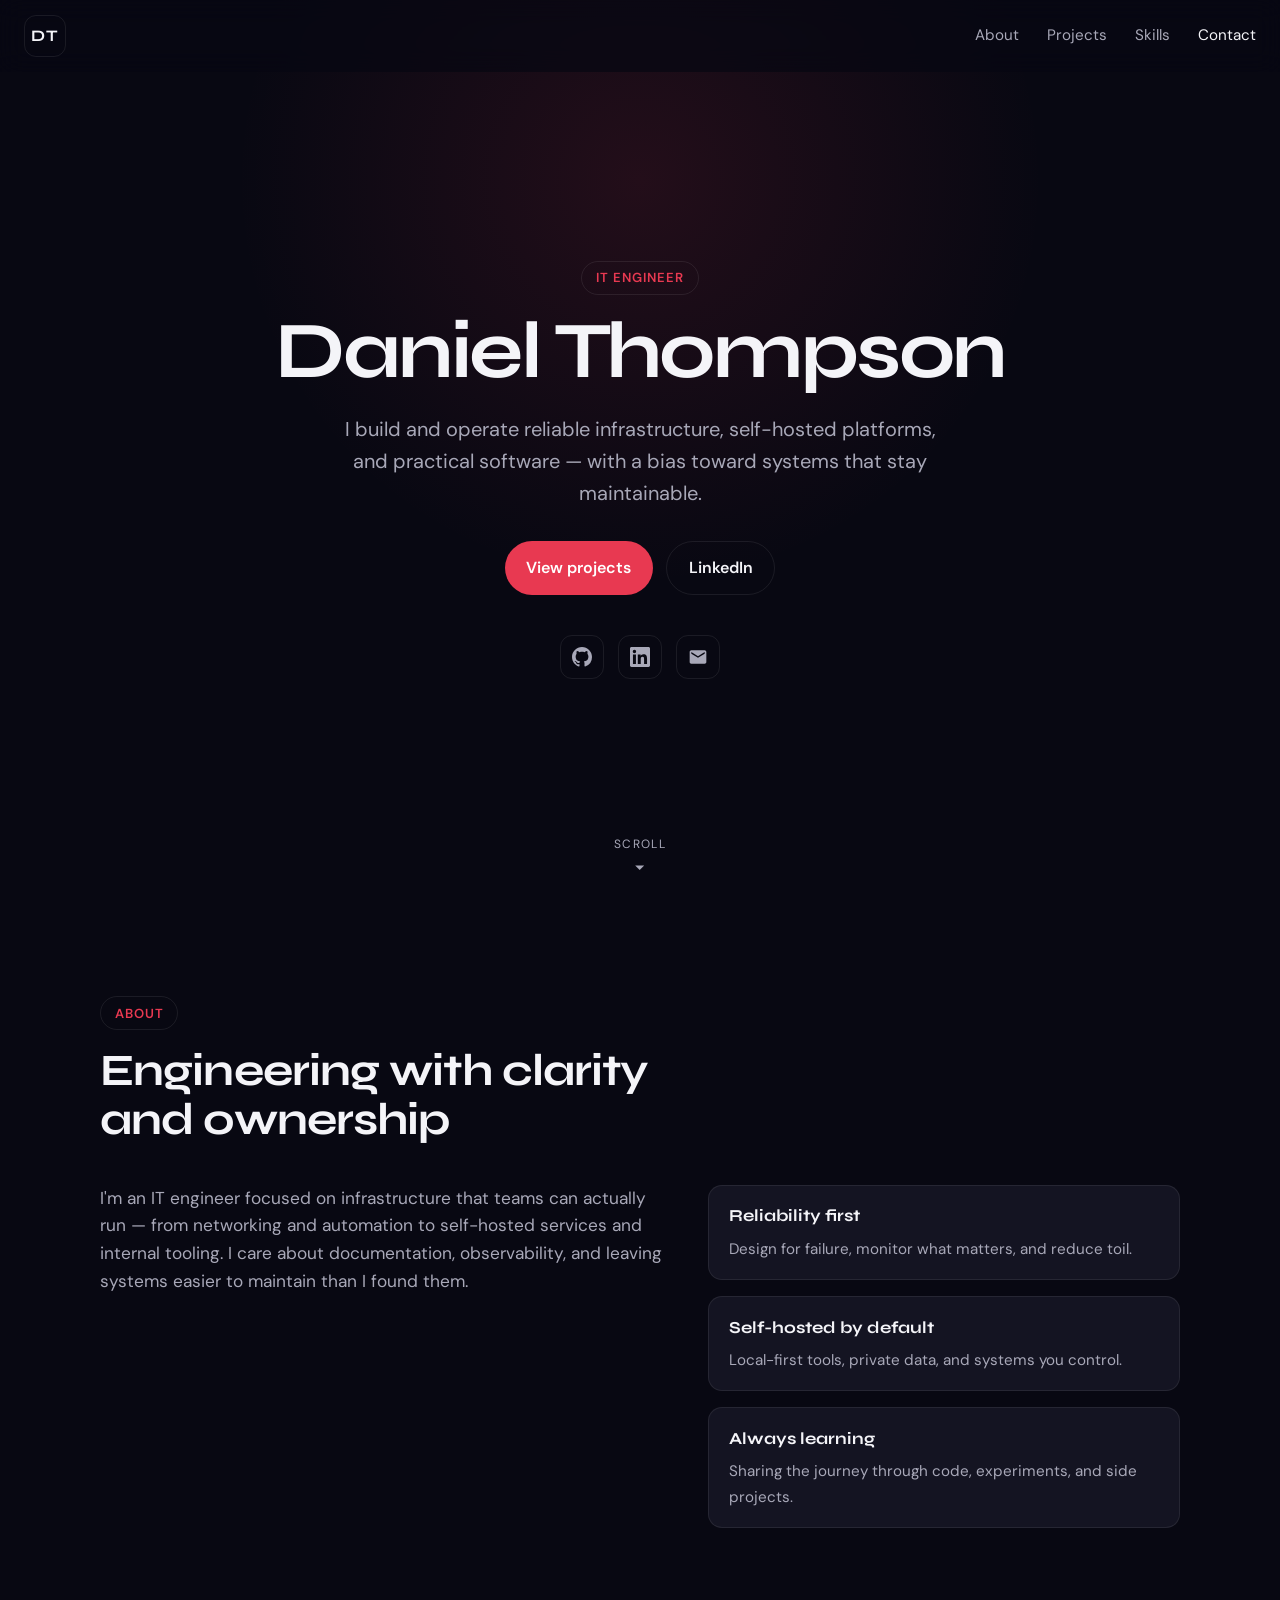
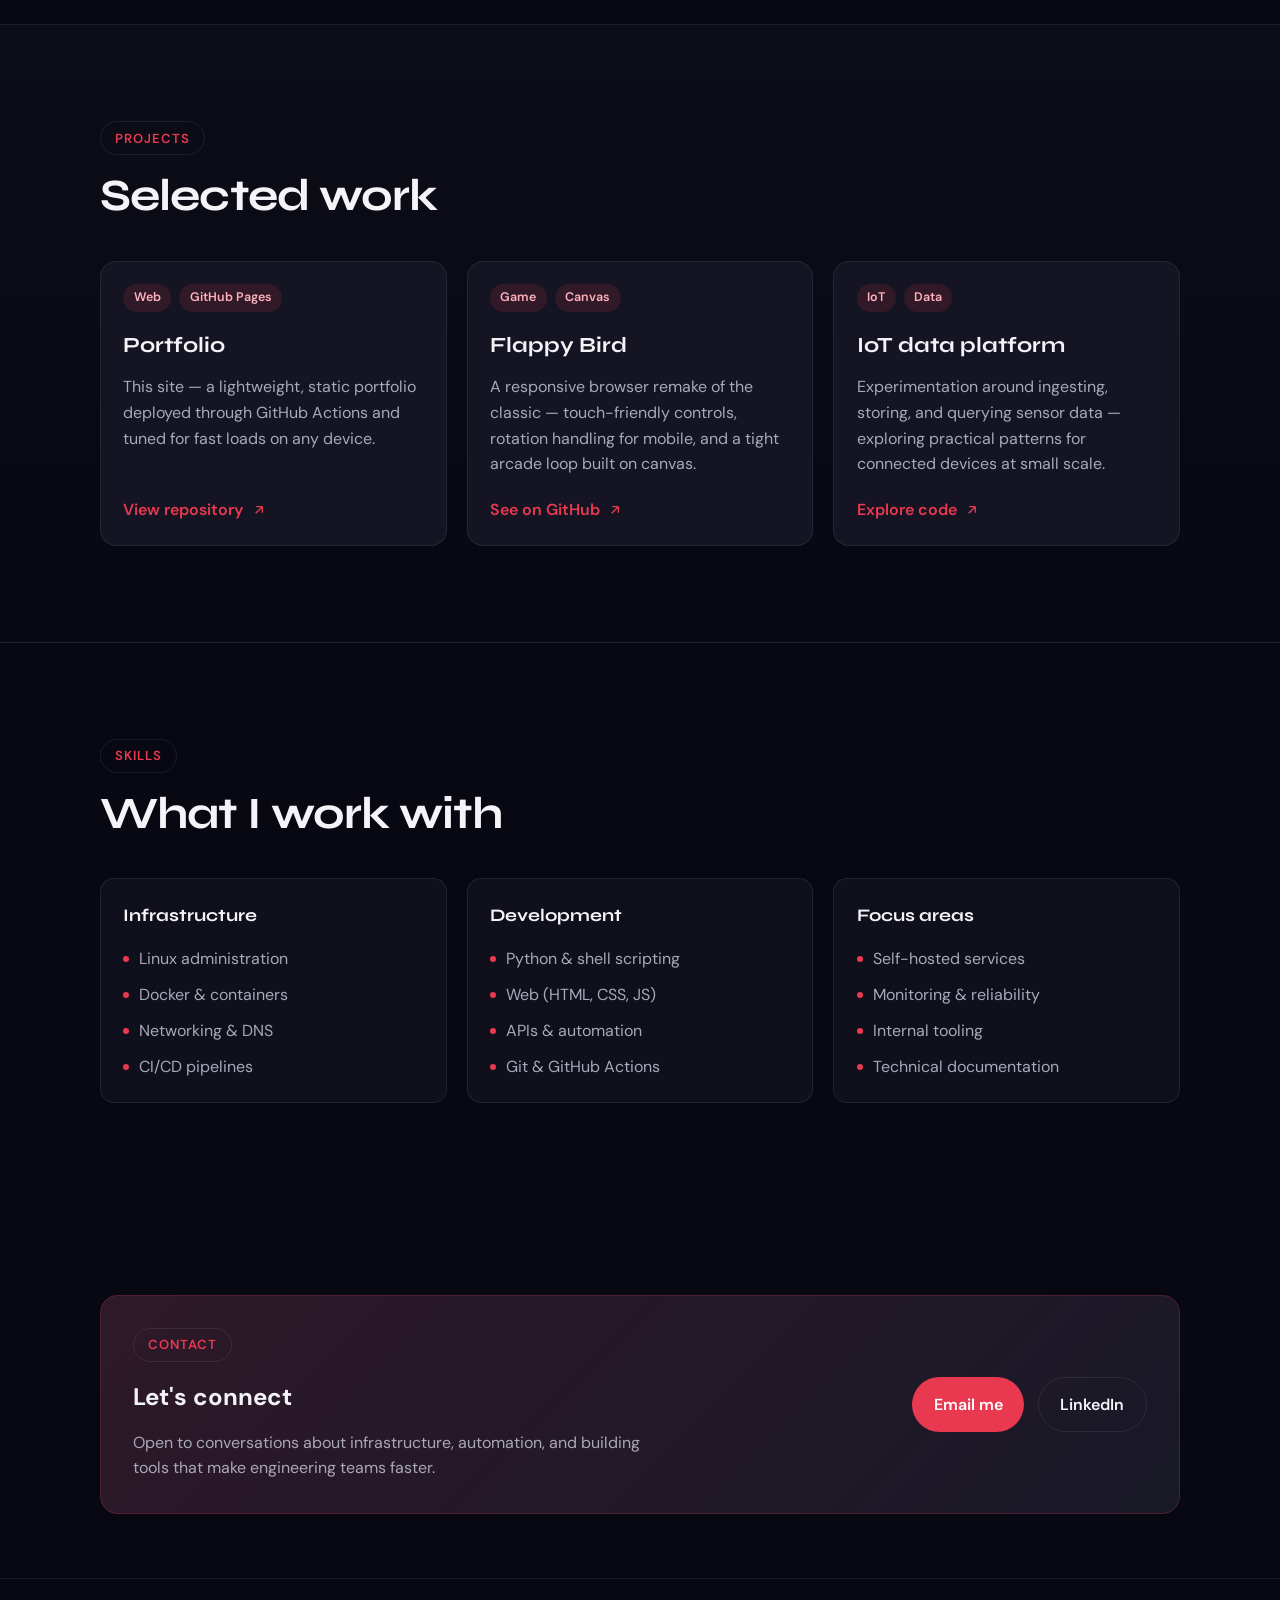
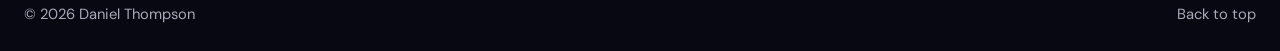
==== commit 7d1615e9: "Redesign portfolio into a full single-page site. Expand the minimal landing page with about, project" ====
--- a/index.html
+++ b/index.html
@@ -1,265 +1,218 @@
-<!DOCTYPE html>
+<!doctype html>
 <html lang="en">
 <head>
-<meta charset="UTF-8">
-<meta name="viewport" content="width=device-width, initial-scale=1.0">
-<title>Daniel Thompson</title>
-<link href="https://fonts.googleapis.com/css2?family=JetBrains+Mono:wght@300;400;500;700&family=Syne:wght@400;700;800&display=swap" rel="stylesheet">
-<style>
-  *, *::before, *::after { box-sizing: border-box; margin: 0; padding: 0; }
-  body { background: #0a0a0f; color: #c8c8d4; font-family: 'JetBrains Mono', monospace; min-height: 100vh; overflow-x: hidden; }
-  .scanline { position: fixed; top: 0; left: 0; right: 0; bottom: 0; pointer-events: none; background: repeating-linear-gradient(0deg, transparent, transparent 2px, rgba(0,255,180,0.012) 2px, rgba(0,255,180,0.012) 4px); z-index: 100; }
-  .grid-bg { position: fixed; top: 0; left: 0; right: 0; bottom: 0; pointer-events: none; background-image: linear-gradient(rgba(0,255,180,0.04) 1px, transparent 1px), linear-gradient(90deg, rgba(0,255,180,0.04) 1px, transparent 1px); background-size: 48px 48px; z-index: 0; }
-  .site { position: relative; z-index: 1; max-width: 860px; margin: 0 auto; padding: 0 24px; }
-  /* NAV */
-  nav { display: flex; align-items: center; justify-content: space-between; padding: 28px 0 24px; border-bottom: 1px solid rgba(0,255,180,0.12); }
-  .nav-logo { font-family: 'Syne', sans-serif; font-weight: 800; font-size: 18px; color: #00ffb4; letter-spacing: -0.5px; }
-  .nav-logo span { color: #c8c8d4; }
-  .nav-links { display: flex; gap: 28px; list-style: none; }
-  .nav-links a { font-size: 12px; color: #6c6c84; text-decoration: none; letter-spacing: 0.08em; text-transform: uppercase; transition: color 0.2s; cursor: pointer; }
-  .nav-links a:hover, .nav-links a.active { color: #00ffb4; }
-  /* SECTIONS */
-  section { display: none; animation: fadeIn 0.35s ease; }
-  section.visible { display: block; }
-  @keyframes fadeIn { from { opacity: 0; transform: translateY(10px); } to { opacity: 1; transform: translateY(0); } }
-  /* HERO */
-  .hero { padding: 72px 0 56px; }
-  .hero-tag { display: inline-flex; align-items: center; gap: 8px; font-size: 11px; color: #00ffb4; letter-spacing: 0.12em; text-transform: uppercase; margin-bottom: 24px; }
-  .hero-tag::before { content: ''; display: block; width: 6px; height: 6px; border-radius: 50%; background: #00ffb4; animation: pulse 2s infinite; }
-  @keyframes pulse { 0%, 100% { opacity: 1; } 50% { opacity: 0.3; } }
-  .hero h1 { font-family: 'Syne', sans-serif; font-size: clamp(38px, 7vw, 68px); font-weight: 800; line-height: 1.0; color: #f0f0f8; letter-spacing: -2px; margin-bottom: 8px; }
-  .hero h1 .accent { color: #00ffb4; }
-  .hero-sub { font-family: 'Syne', sans-serif; font-size: clamp(16px, 3vw, 24px); font-weight: 400; color: #6c6c84; margin-bottom: 32px; letter-spacing: -0.5px; }
-  .hero-desc { font-size: 13px; line-height: 1.8; color: #9090a8; max-width: 540px; margin-bottom: 40px; }
-  .hero-ctas { display: flex; gap: 12px; flex-wrap: wrap; }
-  .btn-primary { background: #00ffb4; color: #0a0a0f; border: none; padding: 11px 24px; font-family: 'JetBrains Mono', monospace; font-size: 12px; font-weight: 700; letter-spacing: 0.06em; cursor: pointer; transition: all 0.2s; }
-  .btn-primary:hover { background: #00e0a0; transform: translateY(-1px); }
-  .btn-ghost { background: transparent; color: #00ffb4; border: 1px solid rgba(0,255,180,0.35); padding: 11px 24px; font-family: 'JetBrains Mono', monospace; font-size: 12px; font-weight: 500; letter-spacing: 0.06em; cursor: pointer; transition: all 0.2s; }
-  .btn-ghost:hover { border-color: #00ffb4; background: rgba(0,255,180,0.05); }
-  .hero-stats { display: grid; grid-template-columns: repeat(3, 1fr); gap: 1px; margin-top: 56px; border: 1px solid rgba(0,255,180,0.12); background: rgba(0,255,180,0.12); }
-  .stat { background: #0a0a0f; padding: 20px; text-align: center; }
-  .stat-val { font-family: 'Syne', sans-serif; font-size: 28px; font-weight: 800; color: #f0f0f8; display: block; }
-  .stat-lbl { font-size: 10px; color: #6c6c84; letter-spacing: 0.1em; text-transform: uppercase; margin-top: 4px; display: block; }
-  /* ABOUT */
-  .about { padding: 56px 0; }
-  .section-header { display: flex; align-items: center; gap: 16px; margin-bottom: 40px; }
-  .section-header h2 { font-family: 'Syne', sans-serif; font-size: 13px; font-weight: 700; color: #00ffb4; letter-spacing: 0.14em; text-transform: uppercase; }
-  .section-header::after { content: ''; flex: 1; height: 1px; background: rgba(0,255,180,0.12); }
-  .about-grid { display: grid; grid-template-columns: 1fr 1fr; gap: 24px; }
-  .about-block { border: 1px solid rgba(0,255,180,0.1); padding: 24px; position: relative; }
-  .about-block::before { content: ''; position: absolute; top: 0; left: 0; width: 32px; height: 2px; background: #00ffb4; }
-  .about-block h3 { font-size: 11px; font-weight: 700; color: #00ffb4; letter-spacing: 0.1em; text-transform: uppercase; margin-bottom: 12px; }
-  .about-block p { font-size: 13px; line-height: 1.8; color: #9090a8; }
-  .skills-list { display: flex; flex-wrap: wrap; gap: 8px; margin-top: 12px; }
-  .skill-tag { font-size: 11px; padding: 4px 10px; border: 1px solid rgba(0,255,180,0.2); color: #00ffb4; letter-spacing: 0.05em; }
-  /* EXPERIENCE */
-  .experience { padding: 56px 0; }
-  .exp-tabs { display: flex; gap: 0; margin-bottom: 32px; border-bottom: 1px solid rgba(0,255,180,0.12); }
-  .exp-tab { font-size: 11px; letter-spacing: 0.1em; text-transform: uppercase; color: #6c6c84; padding: 10px 20px; cursor: pointer; border-bottom: 2px solid transparent; margin-bottom: -1px; transition: all 0.2s; background: none; border-top: none; border-left: none; border-right: none; font-family: 'JetBrains Mono', monospace; }
-  .exp-tab:hover { color: #c8c8d4; }
-  .exp-tab.active { color: #00ffb4; border-bottom-color: #00ffb4; }
-  .exp-panel { display: none; }
-  .exp-panel.visible { display: block; animation: fadeIn 0.3s ease; }
-  .exp-item { display: grid; grid-template-columns: 160px 1fr; gap: 24px; padding: 28px 0; border-bottom: 1px solid rgba(0,255,180,0.08); }
-  .exp-item:first-of-type { border-top: 1px solid rgba(0,255,180,0.08); }
-  .exp-year { font-size: 11px; color: #6c6c84; padding-top: 3px; letter-spacing: 0.05em; line-height: 1.6; }
-  .exp-year .current { display: inline-block; background: rgba(0,255,180,0.12); color: #00ffb4; padding: 2px 8px; font-size: 10px; margin-top: 6px; letter-spacing: 0.08em; }
-  .exp-role { font-family: 'Syne', sans-serif; font-size: 16px; font-weight: 700; color: #f0f0f8; margin-bottom: 4px; }
-  .exp-company { font-size: 12px; color: #00ffb4; margin-bottom: 8px; }
-  .exp-tags { display: flex; flex-wrap: wrap; gap: 6px; margin-bottom: 10px; }
-  .exp-tag { font-size: 10px; padding: 2px 8px; border: 1px solid rgba(0,255,180,0.15); color: #6c6c84; letter-spacing: 0.06em; }
-  .exp-desc { font-size: 13px; line-height: 1.8; color: #9090a8; }
-  /* CONTACT */
-  .contact { padding: 56px 0 80px; }
-  .contact-box { border: 1px solid rgba(0,255,180,0.15); padding: 48px; text-align: center; position: relative; overflow: hidden; }
-  .contact-box::before { content: ''; position: absolute; top: 0; left: 0; right: 0; height: 1px; background: linear-gradient(90deg, transparent, #00ffb4, transparent); }
-  .contact-box h2 { font-family: 'Syne', sans-serif; font-size: 36px; font-weight: 800; color: #f0f0f8; letter-spacing: -1px; margin-bottom: 12px; }
-  .contact-box p { font-size: 13px; color: #6c6c84; margin-bottom: 32px; line-height: 1.7; }
-  .contact-links { display: flex; justify-content: center; gap: 16px; flex-wrap: wrap; }
-  .contact-link { display: flex; align-items: center; gap: 8px; font-size: 12px; color: #9090a8; text-decoration: none; border: 1px solid rgba(0,255,180,0.12); padding: 10px 18px; transition: all 0.2s; }
-  .contact-link:hover { border-color: #00ffb4; color: #00ffb4; }
-  /* RESPONSIVE */
-  @media (max-width: 600px) {
-    .about-grid { grid-template-columns: 1fr; }
-    .exp-item { grid-template-columns: 1fr; gap: 8px; }
-    .nav-links { gap: 16px; }
-    .contact-box { padding: 32px 20px; }
-    .hero-stats { grid-template-columns: repeat(3, 1fr); }
-  }
-</style>
+  <meta charset="UTF-8">
+  <meta name="viewport" content="width=device-width, initial-scale=1.0">
+  <title>Daniel Thompson — IT Engineer</title>
+  <meta name="description" content="Daniel Thompson — IT Engineer building reliable systems, self-hosted tools, and thoughtful software.">
+  <meta name="theme-color" content="#080812">
+  <link rel="icon" type="image/png" href="assets/favicon.png">
+  <link rel="preconnect" href="https://fonts.googleapis.com">
+  <link rel="preconnect" href="https://fonts.gstatic.com" crossorigin>
+  <link href="https://fonts.googleapis.com/css2?family=DM+Sans:ital,opsz,wght@0,9..40,400;0,9..40,500;0,9..40,600;1,9..40,400&family=Syne:wght@500;600;700&display=swap" rel="stylesheet">
+  <link rel="stylesheet" href="css/style.css">
 </head>
 <body>
-<div class="scanline"></div>
-<div class="grid-bg"></div>
-<div class="site">
-  <nav>
-    <div class="nav-logo">Daniel<span>.Thompson</span></div>
-    <ul class="nav-links">
-      <li><a href="#" class="active" data-section="home">home</a></li>
-      <li><a href="#" data-section="about">about</a></li>
-      <li><a href="#" data-section="experience">experience</a></li>
-      <li><a href="#" data-section="contact">contact</a></li>
-    </ul>
-  </nav>
-  <!-- HOME -->
-  <section id="home" class="visible">
-    <div class="hero">
-      <div class="hero-tag">Open to opportunities</div>
-      <h1>Daniel<br><span class="accent">Thompson</span></h1>
-      <div class="hero-sub">Customer Experience &amp; Tech Support</div>
-      <p class="hero-desc">Auckland-based customer experience professional with three NZ Diplomas in Information Technology from Techtorium. I bridge technical complexity and human clarity — making the hard stuff feel easy.</p>
-      <div class="hero-ctas">
-        <button class="btn-primary" onclick="showSection('contact')">get in touch</button>
-        <button class="btn-ghost" onclick="showSection('experience')">view experience →</button>
-      </div>
-      <div class="hero-stats">
-        <div class="stat"><span class="stat-val">3x</span><span class="stat-lbl">NZ Diplomas</span></div>
-        <div class="stat"><span class="stat-val">NZ</span><span class="stat-lbl">Auckland based</span></div>
-        <div class="stat"><span class="stat-val">∞</span><span class="stat-lbl">problems solved</span></div>
+  <a class="skip-link" href="#main">Skip to content</a>
+
+  <header class="site-header" id="top">
+    <a class="logo" href="#top" aria-label="Daniel Thompson — home">DT</a>
+    <button class="nav-toggle" type="button" aria-expanded="false" aria-controls="site-nav" aria-label="Open menu">
+      <span></span>
+      <span></span>
+    </button>
+    <nav class="site-nav" id="site-nav" aria-label="Primary">
+      <a href="#about">About</a>
+      <a href="#projects">Projects</a>
+      <a href="#skills">Skills</a>
+      <a href="#contact">Contact</a>
+    </nav>
+  </header>
+
+  <section class="hero" aria-label="Introduction">
+    <div id="particles" aria-hidden="true"></div>
+    <div class="hero-inner">
+      <p class="eyebrow">IT Engineer</p>
+      <h1>Daniel Thompson</h1>
+      <p class="hero-lead">
+        I build and operate reliable infrastructure, self-hosted platforms,
+        and practical software — with a bias toward systems that stay maintainable.
+      </p>
+      <div class="hero-actions">
+        <a class="btn btn-primary" href="#projects">View projects</a>
+        <a class="btn btn-ghost" href="https://www.linkedin.com/in/danielhowardthompson/" target="_blank" rel="noopener noreferrer">LinkedIn</a>
+      </div>
+      <div class="hero-links" aria-label="Social links">
+        <a href="https://github.com/Damknee/" target="_blank" rel="noopener noreferrer" aria-label="GitHub">
+          <svg viewBox="0 0 24 24" aria-hidden="true"><path d="M12 0C5.37 0 0 5.37 0 12c0 5.31 3.435 9.795 8.205 11.385.6.105.825-.255.825-.57 0-.285-.015-1.23-.015-2.235-3.015.555-3.795-.735-4.035-1.41-.135-.345-.72-1.41-1.23-1.695-.42-.225-1.02-.78-.015-.795.945-.015 1.62.87 1.845 1.23 1.08 1.815 2.805 1.305 3.495.99.105-.78.42-1.305.765-1.605-2.67-.3-5.46-1.335-5.46-5.925 0-1.305.465-2.385 1.23-3.225-.12-.3-.54-1.53.12-3.18 0 0 1.005-.315 3.3 1.23.96-.27 1.98-.405 3-.405s2.04.135 3 .405c2.295-1.56 3.3-1.23 3.3-1.23.66 1.65.24 2.88.12 3.18.765.84 1.23 1.905 1.23 3.225 0 4.605-2.805 5.625-5.475 5.925.435.375.81 1.095.81 2.22 0 1.605-.015 2.895-.015 3.3 0 .315.225.69.825.57A12.02 12.02 0 0 0 24 12c0-6.63-5.37-12-12-12z"/></svg>
+        </a>
+        <a href="https://www.linkedin.com/in/danielhowardthompson/" target="_blank" rel="noopener noreferrer" aria-label="LinkedIn">
+          <svg viewBox="0 0 24 24" aria-hidden="true"><path d="M20.447 20.452h-3.554v-5.569c0-1.328-.027-3.037-1.852-3.037-1.853 0-2.136 1.445-2.136 2.939v5.667H9.351V9h3.414v1.561h.046c.477-.9 1.637-1.85 3.37-1.85 3.601 0 4.267 2.37 4.267 5.455v6.286zM5.337 7.433a2.062 2.062 0 0 1-2.063-2.065 2.064 2.064 0 1 1 2.063 2.065zm1.782 13.019H3.555V9h3.564v11.452zM22.225 0H1.771C.792 0 0 .774 0 1.729v20.542C0 23.227.792 24 1.771 24h20.451C23.2 24 24 23.227 24 22.271V1.729C24 .774 23.2 0 22.222 0h.003z"/></svg>
+        </a>
+        <a href="mailto:danielthompson5611@gmail.com" aria-label="Email">
+          <svg viewBox="0 0 24 24" aria-hidden="true"><path d="M20 4H4c-1.1 0-2 .9-2 2v12c0 1.1.9 2 2 2h16c1.1 0 2-.9 2-2V6c0-1.1-.9-2-2-2zm0 4-8 5-8-5V6l8 5 8-5v2z"/></svg>
+        </a>
       </div>
     </div>
+    <a class="scroll-hint" href="#about" aria-label="Scroll to about section">
+      <span>Scroll</span>
+      <svg viewBox="0 0 24 24" aria-hidden="true"><path d="M12 16l-6-6h12z"/></svg>
+    </a>
   </section>
-  <!-- ABOUT -->
-  <section id="about">
-    <div class="about">
-      <div class="section-header"><h2>// about</h2></div>
-      <div class="about-grid">
-        <div class="about-block">
-          <h3>Background</h3>
-          <p>I'm a customer experience specialist based in Auckland, NZ. I bridge the gap between technical complexity and human clarity — making the hard stuff feel easy for customers.</p>
-        </div>
-        <div class="about-block">
-          <h3>Approach</h3>
-          <p>Every interaction is an opportunity. I lead with empathy, resolve with expertise, and always leave people feeling looked after — not just handled.</p>
-        </div>
-        <div class="about-block">
-          <h3>Skills</h3>
-          <div class="skills-list">
-            <span class="skill-tag">Customer Support</span>
-            <span class="skill-tag">Telecom</span>
-            <span class="skill-tag">Technical Troubleshooting</span>
-            <span class="skill-tag">Retention</span>
-            <span class="skill-tag">Microsoft Azure</span>
-            <span class="skill-tag">AWS</span>
-            <span class="skill-tag">Systems Administration</span>
-            <span class="skill-tag">AI Tools</span>
-            <span class="skill-tag">HTML</span>
+
+  <main id="main">
+    <section class="section" id="about">
+      <div class="section-inner">
+        <div class="section-header">
+          <p class="eyebrow">About</p>
+          <h2>Engineering with clarity and ownership</h2>
+        </div>
+        <div class="about-grid">
+          <p>
+            I'm an IT engineer focused on infrastructure that teams can actually run —
+            from networking and automation to self-hosted services and internal tooling.
+            I care about documentation, observability, and leaving systems easier to
+            maintain than I found them.
+          </p>
+          <ul class="about-highlights">
+            <li>
+              <strong>Reliability first</strong>
+              <span>Design for failure, monitor what matters, and reduce toil.</span>
+            </li>
+            <li>
+              <strong>Self-hosted by default</strong>
+              <span>Local-first tools, private data, and systems you control.</span>
+            </li>
+            <li>
+              <strong>Always learning</strong>
+              <span>Sharing the journey through code, experiments, and side projects.</span>
+            </li>
+          </ul>
+        </div>
+      </div>
+    </section>
+
+    <section class="section section-alt" id="projects">
+      <div class="section-inner">
+        <div class="section-header">
+          <p class="eyebrow">Projects</p>
+          <h2>Selected work</h2>
+        </div>
+        <div class="project-grid">
+          <article class="project-card">
+            <div class="project-meta">
+              <span class="tag">Web</span>
+              <span class="tag">GitHub Pages</span>
+            </div>
+            <h3>Portfolio</h3>
+            <p>
+              This site — a lightweight, static portfolio deployed through GitHub Actions
+              and tuned for fast loads on any device.
+            </p>
+            <a class="project-link" href="https://github.com/Damknee/Portfolio" target="_blank" rel="noopener noreferrer">
+              View repository
+              <svg viewBox="0 0 24 24" aria-hidden="true"><path d="M7 17L17 7M17 7H8M17 7v9"/></svg>
+            </a>
+          </article>
+
+          <article class="project-card">
+            <div class="project-meta">
+              <span class="tag">Game</span>
+              <span class="tag">Canvas</span>
+            </div>
+            <h3>Flappy Bird</h3>
+            <p>
+              A responsive browser remake of the classic — touch-friendly controls,
+              rotation handling for mobile, and a tight arcade loop built on canvas.
+            </p>
+            <a class="project-link" href="https://github.com/Damknee/" target="_blank" rel="noopener noreferrer">
+              See on GitHub
+              <svg viewBox="0 0 24 24" aria-hidden="true"><path d="M7 17L17 7M17 7H8M17 7v9"/></svg>
+            </a>
+          </article>
+
+          <article class="project-card">
+            <div class="project-meta">
+              <span class="tag">IoT</span>
+              <span class="tag">Data</span>
+            </div>
+            <h3>IoT data platform</h3>
+            <p>
+              Experimentation around ingesting, storing, and querying sensor data —
+              exploring practical patterns for connected devices at small scale.
+            </p>
+            <a class="project-link" href="https://github.com/Damknee/" target="_blank" rel="noopener noreferrer">
+              Explore code
+              <svg viewBox="0 0 24 24" aria-hidden="true"><path d="M7 17L17 7M17 7H8M17 7v9"/></svg>
+            </a>
+          </article>
+        </div>
+      </div>
+    </section>
+
+    <section class="section" id="skills">
+      <div class="section-inner">
+        <div class="section-header">
+          <p class="eyebrow">Skills</p>
+          <h2>What I work with</h2>
+        </div>
+        <div class="skills-grid">
+          <div class="skill-group">
+            <h3>Infrastructure</h3>
+            <ul>
+              <li>Linux administration</li>
+              <li>Docker &amp; containers</li>
+              <li>Networking &amp; DNS</li>
+              <li>CI/CD pipelines</li>
+            </ul>
           </div>
-        </div>
-        <div class="about-block">
-          <h3>Interests</h3>
-          <div class="skills-list">
-            <span class="skill-tag">Photography</span>
-            <span class="skill-tag">Running</span>
-            <span class="skill-tag">Cooking</span>
-            <span class="skill-tag">Finance</span>
-            <span class="skill-tag">NZ Telecoms</span>
+          <div class="skill-group">
+            <h3>Development</h3>
+            <ul>
+              <li>Python &amp; shell scripting</li>
+              <li>Web (HTML, CSS, JS)</li>
+              <li>APIs &amp; automation</li>
+              <li>Git &amp; GitHub Actions</li>
+            </ul>
           </div>
-        </div>
-      </div>
-    </div>
-  </section>
-  <!-- EXPERIENCE -->
-  <section id="experience">
-    <div class="experience">
-      <div class="section-header"><h2>// experience &amp; education</h2></div>
-      <div class="exp-tabs">
-        <button class="exp-tab active" data-panel="work">Work</button>
-        <button class="exp-tab" data-panel="education">Education</button>
-      </div>
-      <div class="exp-panel visible" id="panel-work">
-        <div class="exp-item">
-          <div class="exp-year">2023 – present<div class="current">current</div></div>
-          <div>
-            <div class="exp-role">Customer Support Specialist</div>
-            <div class="exp-company">Zeronet · Auckland, NZ</div>
-            <div class="exp-tags">
-              <span class="exp-tag">Retention</span>
-              <span class="exp-tag">Billing</span>
-              <span class="exp-tag">Technical Troubleshooting</span>
-              <span class="exp-tag">Knowledge Base</span>
-              <span class="exp-tag">AI Tools</span>
-            </div>
-            <p class="exp-desc">Handling billing disputes, cancellations, retention, and technical troubleshooting for a NZ broadband and mobile provider. Built internal knowledge base articles and care portal content. Developed AI-assisted support tools using the Claude API.</p>
+          <div class="skill-group">
+            <h3>Focus areas</h3>
+            <ul>
+              <li>Self-hosted services</li>
+              <li>Monitoring &amp; reliability</li>
+              <li>Internal tooling</li>
+              <li>Technical documentation</li>
+            </ul>
           </div>
         </div>
       </div>
-      <div class="exp-panel" id="panel-education">
-        <div class="exp-item">
-          <div class="exp-year">Feb 2022 – Dec 2022</div>
-          <div>
-            <div class="exp-role">NZ Diploma in Cloud Management</div>
-            <div class="exp-company">Techtorium · Information Technology</div>
-            <div class="exp-tags">
-              <span class="exp-tag">Microsoft Azure</span>
-              <span class="exp-tag">Amazon Web Services</span>
-            </div>
-            <p class="exp-desc">Cloud infrastructure and management fundamentals across Azure and AWS platforms. Focused on deployment, scalability, and cloud service architecture.</p>
-          </div>
-        </div>
-        <div class="exp-item">
-          <div class="exp-year">Feb 2021 – Dec 2021</div>
-          <div>
-            <div class="exp-role">NZ Diploma in Systems Administration</div>
-            <div class="exp-company">Techtorium · Information Technology</div>
-            <div class="exp-tags">
-              <span class="exp-tag">System Administration</span>
-              <span class="exp-tag">Networking</span>
-            </div>
-            <p class="exp-desc">Systems administration, server management, and network infrastructure. Developed skills in maintaining and configuring enterprise IT environments.</p>
-          </div>
-        </div>
-        <div class="exp-item">
-          <div class="exp-year">Feb 2020 – Dec 2020</div>
-          <div>
-            <div class="exp-role">NZ Diploma in IT Technical Support</div>
-            <div class="exp-company">Techtorium · Information Technology</div>
-            <div class="exp-tags">
-              <span class="exp-tag">Technical Support</span>
-              <span class="exp-tag">Hardware</span>
-              <span class="exp-tag">Troubleshooting</span>
-            </div>
-            <p class="exp-desc">Foundation diploma in IT technical support — hardware, software, and end-user support. The starting point for a career built on solving technical problems for real people.</p>
-          </div>
-        </div>
-      </div>
-    </div>
-  </section>
-  <!-- CONTACT -->
-  <section id="contact">
-    <div class="contact">
-      <div class="section-header"><h2>// contact</h2></div>
-      <div class="contact-box">
-        <h2>Let's talk.</h2>
-        <p>Open to customer service, technical support,<br>and telecoms-adjacent opportunities across New Zealand.</p>
-        <div class="contact-links">
-          <a class="contact-link" href="https://www.linkedin.com/in/danielhowardthompson/" target="_blank">in LinkedIn</a>
-          <a class="contact-link" href="https://github.com/Damknee/" target="_blank">gh GitHub</a>
-          <span class="contact-link">↗ Auckland, NZ</span>
-        </div>
-      </div>
-    </div>
-  </section>
-</div>
-<script>
-  function showSection(id) {
-    document.querySelectorAll('section').forEach(s => s.classList.remove('visible'));
-    document.getElementById(id).classList.add('visible');
-    document.querySelectorAll('.nav-links a').forEach(a => {
-      a.classList.toggle('active', a.dataset.section === id);
-    });
-  }
-  document.querySelectorAll('.nav-links a').forEach(a => {
-    a.addEventListener('click', e => { e.preventDefault(); showSection(a.dataset.section); });
-  });
-  document.querySelectorAll('.exp-tab').forEach(tab => {
-    tab.addEventListener('click', () => {
-      document.querySelectorAll('.exp-tab').forEach(t => t.classList.remove('active'));
-      document.querySelectorAll('.exp-panel').forEach(p => p.classList.remove('visible'));
-      tab.classList.add('active');
-      document.getElementById('panel-' + tab.dataset.panel).classList.add('visible');
-    });
-  });
-</script>
+    </section>
+
+    <section class="section section-contact" id="contact">
+      <div class="section-inner contact-panel">
+        <div>
+          <p class="eyebrow">Contact</p>
+          <h2>Let's connect</h2>
+          <p class="contact-copy">
+            Open to conversations about infrastructure, automation, and building
+            tools that make engineering teams faster.
+          </p>
+        </div>
+        <div class="contact-actions">
+          <a class="btn btn-primary" href="mailto:danielthompson5611@gmail.com">Email me</a>
+          <a class="btn btn-ghost" href="https://www.linkedin.com/in/danielhowardthompson/" target="_blank" rel="noopener noreferrer">LinkedIn</a>
+        </div>
+      </div>
+    </section>
+  </main>
+
+  <footer class="site-footer">
+    <p>&copy; <span id="year"></span> Daniel Thompson</p>
+    <a href="#top">Back to top</a>
+  </footer>
+
+  <script src="js/jquery.particleground.js"></script>
+  <script src="js/demo.js"></script>
+  <script src="js/main.js"></script>
 </body>
 </html>
--- a/css/style.css
+++ b/css/style.css
@@ -0,0 +1,603 @@
+*,
+*::before,
+*::after {
+  box-sizing: border-box;
+  margin: 0;
+  padding: 0;
+}
+
+:root {
+  --bg: #080812;
+  --bg-elevated: #10101c;
+  --bg-panel: #141422;
+  --text: #f4f4f8;
+  --text-muted: #a8a8b8;
+  --accent: #e83951;
+  --accent-soft: rgba(232, 57, 81, 0.14);
+  --line: rgba(255, 255, 255, 0.08);
+  --particle: #e83951;
+  --radius: 14px;
+  --header-height: 72px;
+  --max-width: 1080px;
+  --font-display: "Syne", system-ui, sans-serif;
+  --font-body: "DM Sans", system-ui, sans-serif;
+}
+
+html {
+  scroll-behavior: smooth;
+}
+
+body {
+  min-height: 100vh;
+  background: var(--bg);
+  color: var(--text);
+  font-family: var(--font-body);
+  font-size: 1rem;
+  line-height: 1.6;
+  -webkit-font-smoothing: antialiased;
+}
+
+a {
+  color: inherit;
+  text-decoration: none;
+}
+
+img,
+svg {
+  display: block;
+}
+
+button {
+  font: inherit;
+  color: inherit;
+  background: none;
+  border: none;
+  cursor: pointer;
+}
+
+.skip-link {
+  position: absolute;
+  top: -100%;
+  left: 1rem;
+  z-index: 1000;
+  padding: 0.75rem 1rem;
+  background: var(--accent);
+  color: #fff;
+  border-radius: 999px;
+}
+
+.skip-link:focus {
+  top: 1rem;
+}
+
+.site-header {
+  position: fixed;
+  inset: 0 0 auto 0;
+  z-index: 50;
+  display: flex;
+  align-items: center;
+  justify-content: space-between;
+  height: var(--header-height);
+  padding: 0 1.5rem;
+  background: rgba(8, 8, 18, 0.72);
+  backdrop-filter: blur(12px);
+  border-bottom: 1px solid transparent;
+  transition: border-color 0.2s ease, background 0.2s ease;
+}
+
+.site-header.is-scrolled {
+  border-color: var(--line);
+  background: rgba(8, 8, 18, 0.92);
+}
+
+.logo {
+  display: grid;
+  place-items: center;
+  width: 42px;
+  height: 42px;
+  border: 1px solid var(--line);
+  border-radius: 12px;
+  font-family: var(--font-display);
+  font-weight: 700;
+  letter-spacing: 0.04em;
+}
+
+.site-nav {
+  display: flex;
+  gap: 1.75rem;
+}
+
+.site-nav a {
+  color: var(--text-muted);
+  font-size: 0.95rem;
+  transition: color 0.2s ease;
+}
+
+.site-nav a:hover,
+.site-nav a:focus-visible {
+  color: var(--text);
+}
+
+.nav-toggle {
+  display: none;
+  width: 42px;
+  height: 42px;
+  align-items: center;
+  justify-content: center;
+  flex-direction: column;
+  gap: 6px;
+  border: 1px solid var(--line);
+  border-radius: 12px;
+}
+
+.nav-toggle span {
+  display: block;
+  width: 18px;
+  height: 2px;
+  background: var(--text);
+  transition: transform 0.2s ease, opacity 0.2s ease;
+}
+
+.nav-toggle[aria-expanded="true"] span:first-child {
+  transform: translateY(4px) rotate(45deg);
+}
+
+.nav-toggle[aria-expanded="true"] span:last-child {
+  transform: translateY(-4px) rotate(-45deg);
+}
+
+.hero {
+  position: relative;
+  min-height: 100vh;
+  display: grid;
+  place-items: center;
+  overflow: hidden;
+  padding: calc(var(--header-height) + 2rem) 1.5rem 4rem;
+}
+
+#particles {
+  position: absolute;
+  inset: 0;
+  z-index: 0;
+}
+
+.hero::after {
+  content: "";
+  position: absolute;
+  inset: 0;
+  z-index: 1;
+  background:
+    radial-gradient(circle at 50% 20%, rgba(232, 57, 81, 0.12), transparent 42%),
+    linear-gradient(to bottom, transparent 70%, var(--bg));
+  pointer-events: none;
+}
+
+.hero-inner {
+  position: relative;
+  z-index: 2;
+  width: min(100%, 760px);
+  text-align: center;
+}
+
+.eyebrow {
+  display: inline-block;
+  margin-bottom: 1rem;
+  padding: 0.35rem 0.85rem;
+  border: 1px solid var(--line);
+  border-radius: 999px;
+  color: var(--accent);
+  font-size: 0.82rem;
+  font-weight: 600;
+  letter-spacing: 0.08em;
+  text-transform: uppercase;
+}
+
+.hero h1 {
+  font-family: var(--font-display);
+  font-size: clamp(2.8rem, 8vw, 5rem);
+  font-weight: 700;
+  line-height: 1.02;
+  letter-spacing: -0.03em;
+}
+
+.hero-lead {
+  max-width: 38rem;
+  margin: 1.25rem auto 0;
+  color: var(--text-muted);
+  font-size: clamp(1.05rem, 2.4vw, 1.25rem);
+}
+
+.hero-actions {
+  display: flex;
+  flex-wrap: wrap;
+  justify-content: center;
+  gap: 0.85rem;
+  margin-top: 2rem;
+}
+
+.btn {
+  display: inline-flex;
+  align-items: center;
+  justify-content: center;
+  min-height: 48px;
+  padding: 0.85rem 1.35rem;
+  border-radius: 999px;
+  font-weight: 600;
+  transition: transform 0.2s ease, background 0.2s ease, border-color 0.2s ease;
+}
+
+.btn:hover {
+  transform: translateY(-1px);
+}
+
+.btn-primary {
+  background: var(--accent);
+  color: #fff;
+}
+
+.btn-primary:hover {
+  background: #d42f47;
+}
+
+.btn-ghost {
+  border: 1px solid var(--line);
+  color: var(--text);
+}
+
+.btn-ghost:hover {
+  border-color: rgba(255, 255, 255, 0.22);
+  background: rgba(255, 255, 255, 0.04);
+}
+
+.hero-links {
+  display: flex;
+  justify-content: center;
+  gap: 0.85rem;
+  margin-top: 2.5rem;
+}
+
+.hero-links a {
+  display: grid;
+  place-items: center;
+  width: 44px;
+  height: 44px;
+  border: 1px solid var(--line);
+  border-radius: 12px;
+  color: var(--text-muted);
+  transition: color 0.2s ease, border-color 0.2s ease, background 0.2s ease;
+}
+
+.hero-links a:hover,
+.hero-links a:focus-visible {
+  color: var(--text);
+  border-color: rgba(232, 57, 81, 0.45);
+  background: var(--accent-soft);
+}
+
+.hero-links svg {
+  width: 20px;
+  height: 20px;
+  fill: currentColor;
+}
+
+.scroll-hint {
+  position: absolute;
+  left: 50%;
+  bottom: 1.5rem;
+  z-index: 2;
+  display: flex;
+  flex-direction: column;
+  align-items: center;
+  gap: 0.25rem;
+  color: var(--text-muted);
+  font-size: 0.75rem;
+  letter-spacing: 0.12em;
+  text-transform: uppercase;
+  transform: translateX(-50%);
+}
+
+.scroll-hint svg {
+  width: 18px;
+  height: 18px;
+  fill: currentColor;
+  animation: bob 2s ease-in-out infinite;
+}
+
+@keyframes bob {
+  0%, 100% { transform: translateY(0); }
+  50% { transform: translateY(4px); }
+}
+
+.section {
+  padding: 6rem 1.5rem;
+}
+
+.section-alt {
+  background: linear-gradient(180deg, rgba(255, 255, 255, 0.02), transparent);
+  border-block: 1px solid var(--line);
+}
+
+.section-inner {
+  width: min(100%, var(--max-width));
+  margin: 0 auto;
+}
+
+.section-header {
+  max-width: 640px;
+  margin-bottom: 2.5rem;
+}
+
+.section-header h2 {
+  font-family: var(--font-display);
+  font-size: clamp(2rem, 4vw, 2.8rem);
+  line-height: 1.1;
+  letter-spacing: -0.02em;
+}
+
+.about-grid {
+  display: grid;
+  grid-template-columns: 1.1fr 0.9fr;
+  gap: 2rem;
+  align-items: start;
+}
+
+.about-grid > p {
+  color: var(--text-muted);
+  font-size: 1.08rem;
+}
+
+.about-highlights {
+  list-style: none;
+  display: grid;
+  gap: 1rem;
+}
+
+.about-highlights li {
+  padding: 1.1rem 1.2rem;
+  background: var(--bg-panel);
+  border: 1px solid var(--line);
+  border-radius: var(--radius);
+}
+
+.about-highlights strong {
+  display: block;
+  margin-bottom: 0.35rem;
+  font-family: var(--font-display);
+  font-size: 1.05rem;
+}
+
+.about-highlights span {
+  color: var(--text-muted);
+  font-size: 0.95rem;
+}
+
+.project-grid {
+  display: grid;
+  grid-template-columns: repeat(3, minmax(0, 1fr));
+  gap: 1.25rem;
+}
+
+.project-card {
+  display: flex;
+  flex-direction: column;
+  min-height: 100%;
+  padding: 1.4rem;
+  background: var(--bg-panel);
+  border: 1px solid var(--line);
+  border-radius: calc(var(--radius) + 2px);
+  transition: border-color 0.2s ease, transform 0.2s ease;
+}
+
+.project-card:hover {
+  transform: translateY(-3px);
+  border-color: rgba(232, 57, 81, 0.35);
+}
+
+.project-meta {
+  display: flex;
+  flex-wrap: wrap;
+  gap: 0.5rem;
+  margin-bottom: 1rem;
+}
+
+.tag {
+  padding: 0.25rem 0.65rem;
+  border-radius: 999px;
+  background: var(--accent-soft);
+  color: #ffb3be;
+  font-size: 0.78rem;
+  font-weight: 600;
+}
+
+.project-card h3 {
+  font-family: var(--font-display);
+  font-size: 1.35rem;
+  margin-bottom: 0.75rem;
+}
+
+.project-card p {
+  flex: 1;
+  color: var(--text-muted);
+  margin-bottom: 1.25rem;
+}
+
+.project-link {
+  display: inline-flex;
+  align-items: center;
+  gap: 0.45rem;
+  color: var(--accent);
+  font-weight: 600;
+}
+
+.project-link svg {
+  width: 16px;
+  height: 16px;
+  stroke: currentColor;
+  fill: none;
+  stroke-width: 2;
+}
+
+.skills-grid {
+  display: grid;
+  grid-template-columns: repeat(3, minmax(0, 1fr));
+  gap: 1.25rem;
+}
+
+.skill-group {
+  padding: 1.4rem;
+  background: var(--bg-elevated);
+  border: 1px solid var(--line);
+  border-radius: var(--radius);
+}
+
+.skill-group h3 {
+  font-family: var(--font-display);
+  font-size: 1.1rem;
+  margin-bottom: 1rem;
+}
+
+.skill-group ul {
+  list-style: none;
+  display: grid;
+  gap: 0.65rem;
+}
+
+.skill-group li {
+  position: relative;
+  padding-left: 1rem;
+  color: var(--text-muted);
+}
+
+.skill-group li::before {
+  content: "";
+  position: absolute;
+  left: 0;
+  top: 0.65em;
+  width: 6px;
+  height: 6px;
+  border-radius: 50%;
+  background: var(--accent);
+}
+
+.section-contact {
+  padding-bottom: 4rem;
+}
+
+.contact-panel {
+  display: flex;
+  align-items: center;
+  justify-content: space-between;
+  gap: 2rem;
+  padding: 2rem;
+  background:
+    linear-gradient(135deg, rgba(232, 57, 81, 0.12), rgba(255, 255, 255, 0.02)),
+    var(--bg-panel);
+  border: 1px solid rgba(232, 57, 81, 0.22);
+  border-radius: calc(var(--radius) + 4px);
+}
+
+.contact-copy {
+  max-width: 34rem;
+  margin-top: 0.85rem;
+  color: var(--text-muted);
+}
+
+.contact-actions {
+  display: flex;
+  flex-wrap: wrap;
+  gap: 0.85rem;
+}
+
+.site-footer {
+  display: flex;
+  align-items: center;
+  justify-content: space-between;
+  gap: 1rem;
+  padding: 1.5rem;
+  border-top: 1px solid var(--line);
+  color: var(--text-muted);
+  font-size: 0.92rem;
+}
+
+.site-footer a:hover {
+  color: var(--text);
+}
+
+:focus-visible {
+  outline: 2px solid var(--accent);
+  outline-offset: 3px;
+}
+
+@media (max-width: 900px) {
+  .about-grid,
+  .project-grid,
+  .skills-grid {
+    grid-template-columns: 1fr;
+  }
+
+  .contact-panel {
+    flex-direction: column;
+    align-items: flex-start;
+  }
+}
+
+@media (max-width: 720px) {
+  .nav-toggle {
+    display: inline-flex;
+  }
+
+  .site-nav {
+    position: absolute;
+    top: calc(var(--header-height) - 0.5rem);
+    right: 1.5rem;
+    left: 1.5rem;
+    display: none;
+    flex-direction: column;
+    gap: 0.25rem;
+    padding: 0.75rem;
+    background: rgba(16, 16, 28, 0.98);
+    border: 1px solid var(--line);
+    border-radius: var(--radius);
+  }
+
+  .site-nav.is-open {
+    display: flex;
+  }
+
+  .site-nav a {
+    padding: 0.85rem 0.75rem;
+    border-radius: 10px;
+  }
+
+  .site-nav a:hover {
+    background: rgba(255, 255, 255, 0.04);
+  }
+
+  .hero-actions,
+  .contact-actions {
+    width: 100%;
+  }
+
+  .hero-actions .btn,
+  .contact-actions .btn {
+    flex: 1;
+  }
+
+  .site-footer {
+    flex-direction: column;
+    text-align: center;
+  }
+}
+
+@media (prefers-reduced-motion: reduce) {
+  html {
+    scroll-behavior: auto;
+  }
+
+  .scroll-hint svg,
+  .btn,
+  .project-card {
+    animation: none;
+    transition: none;
+  }
+}
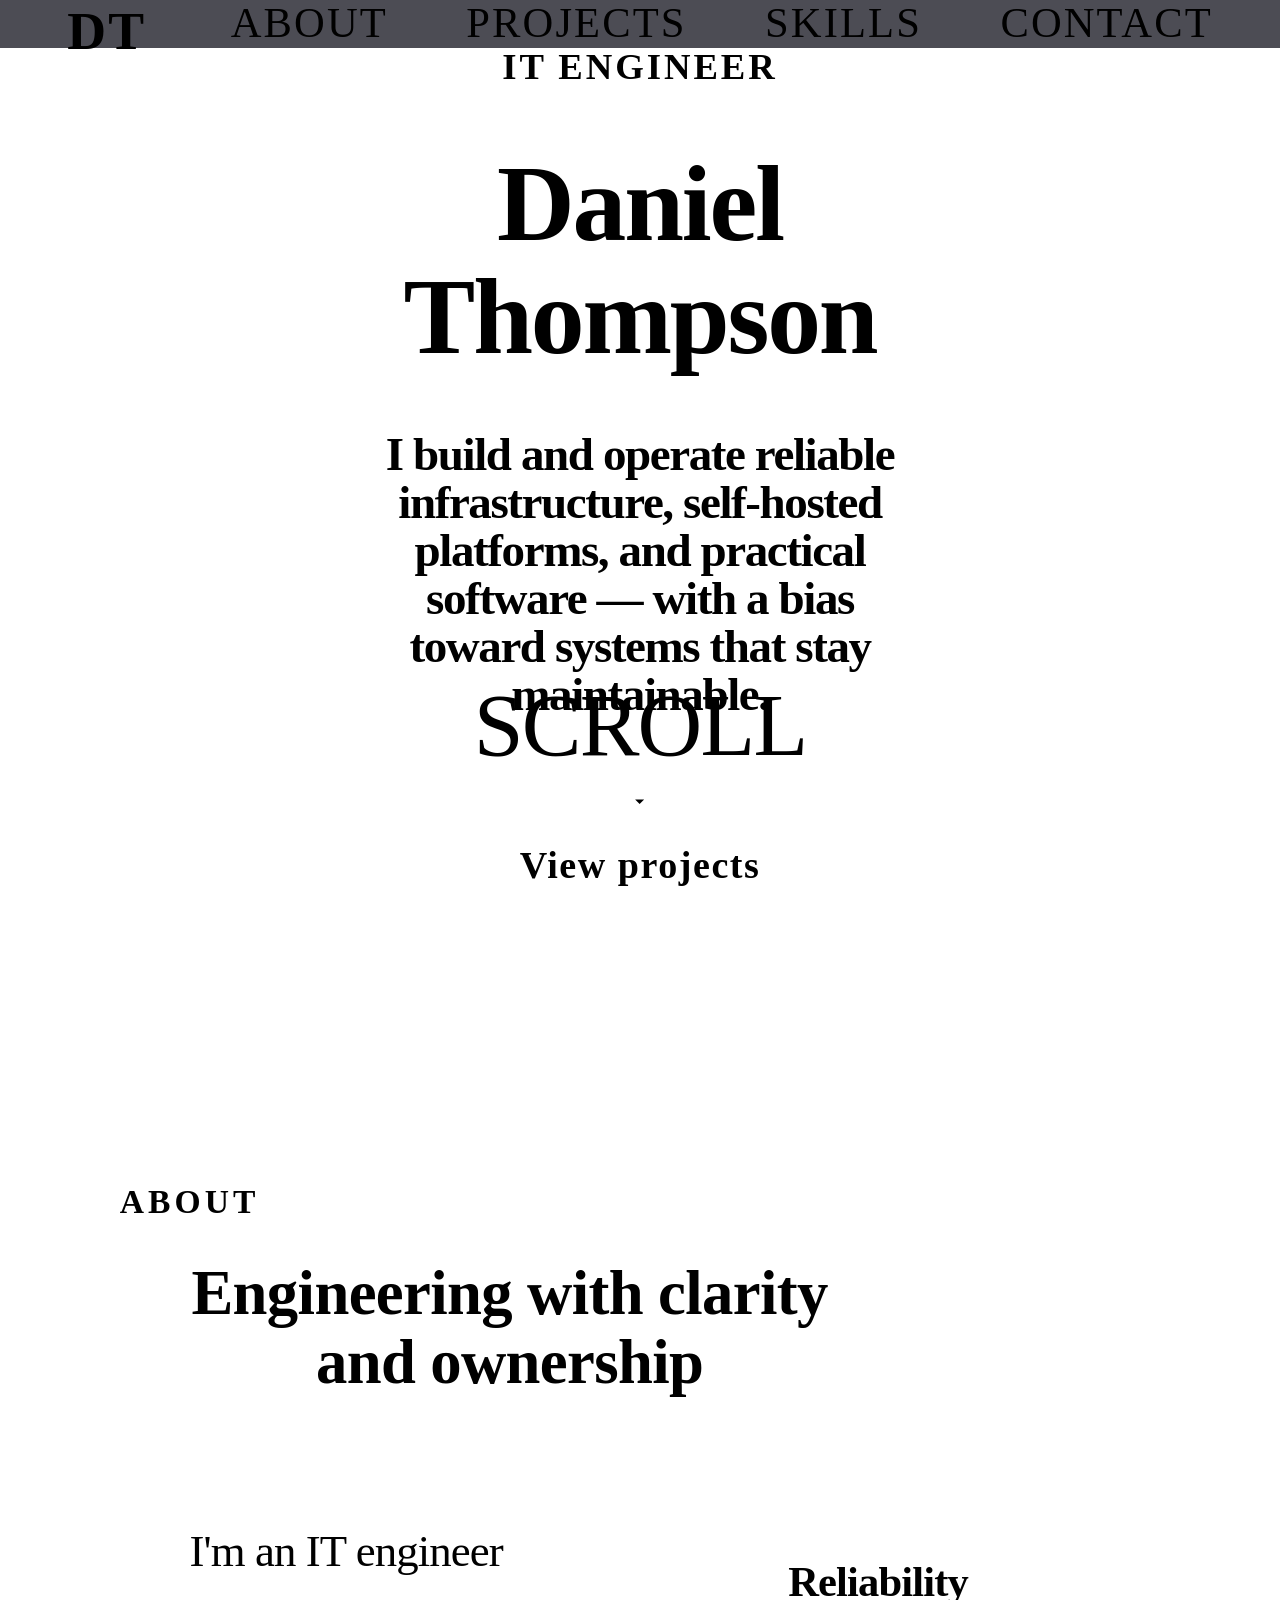
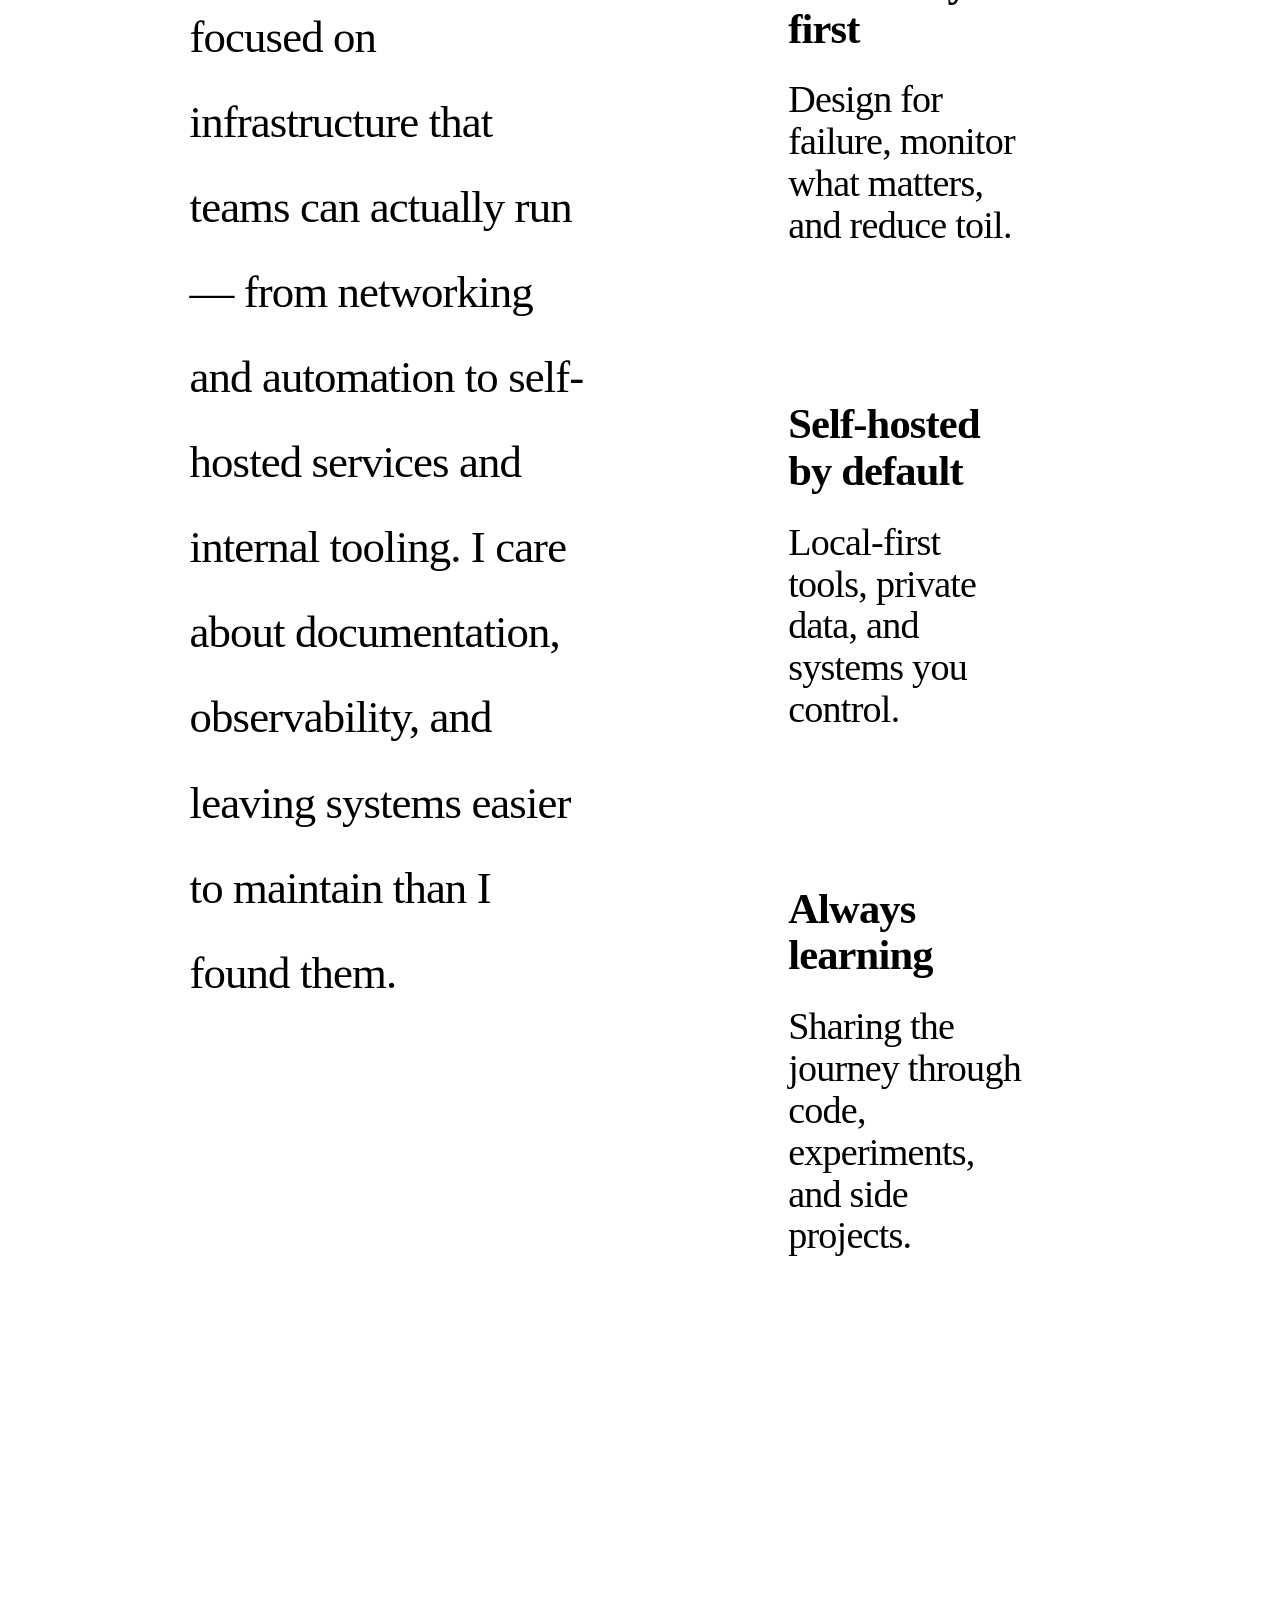
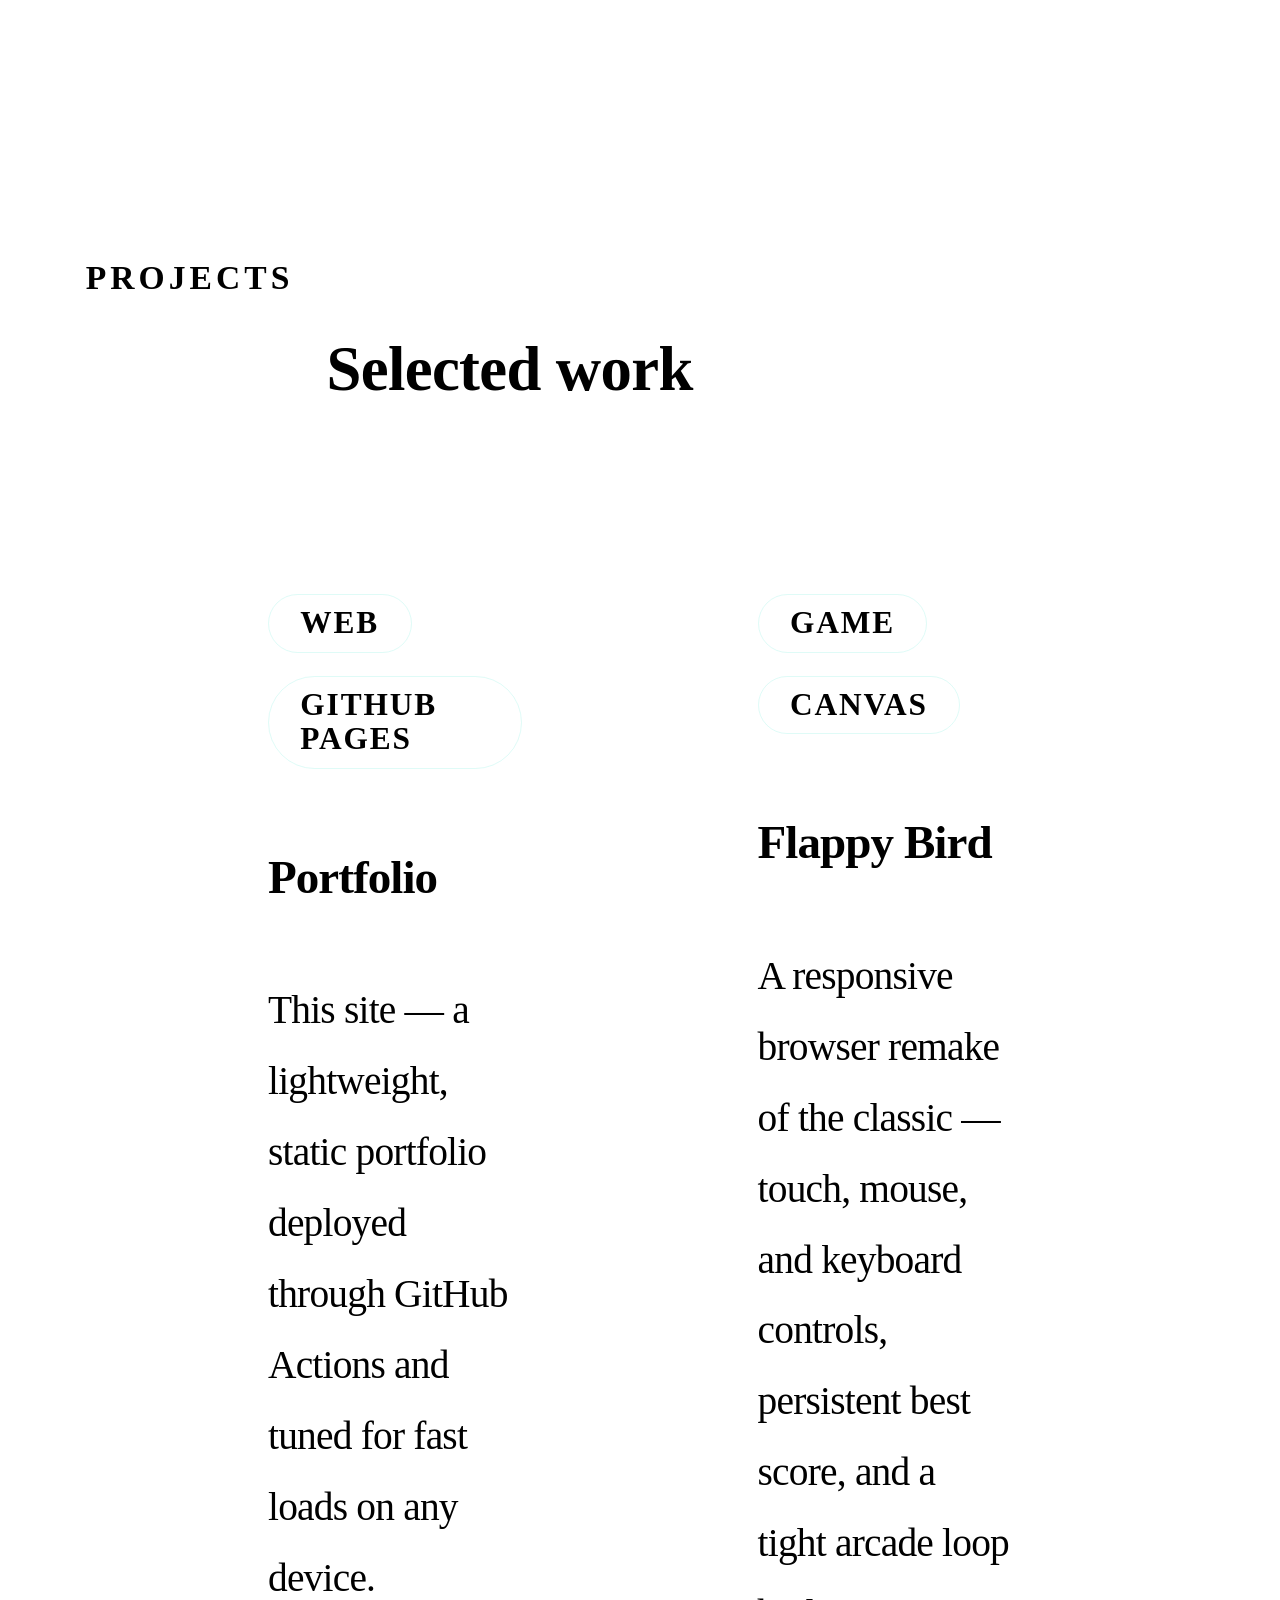
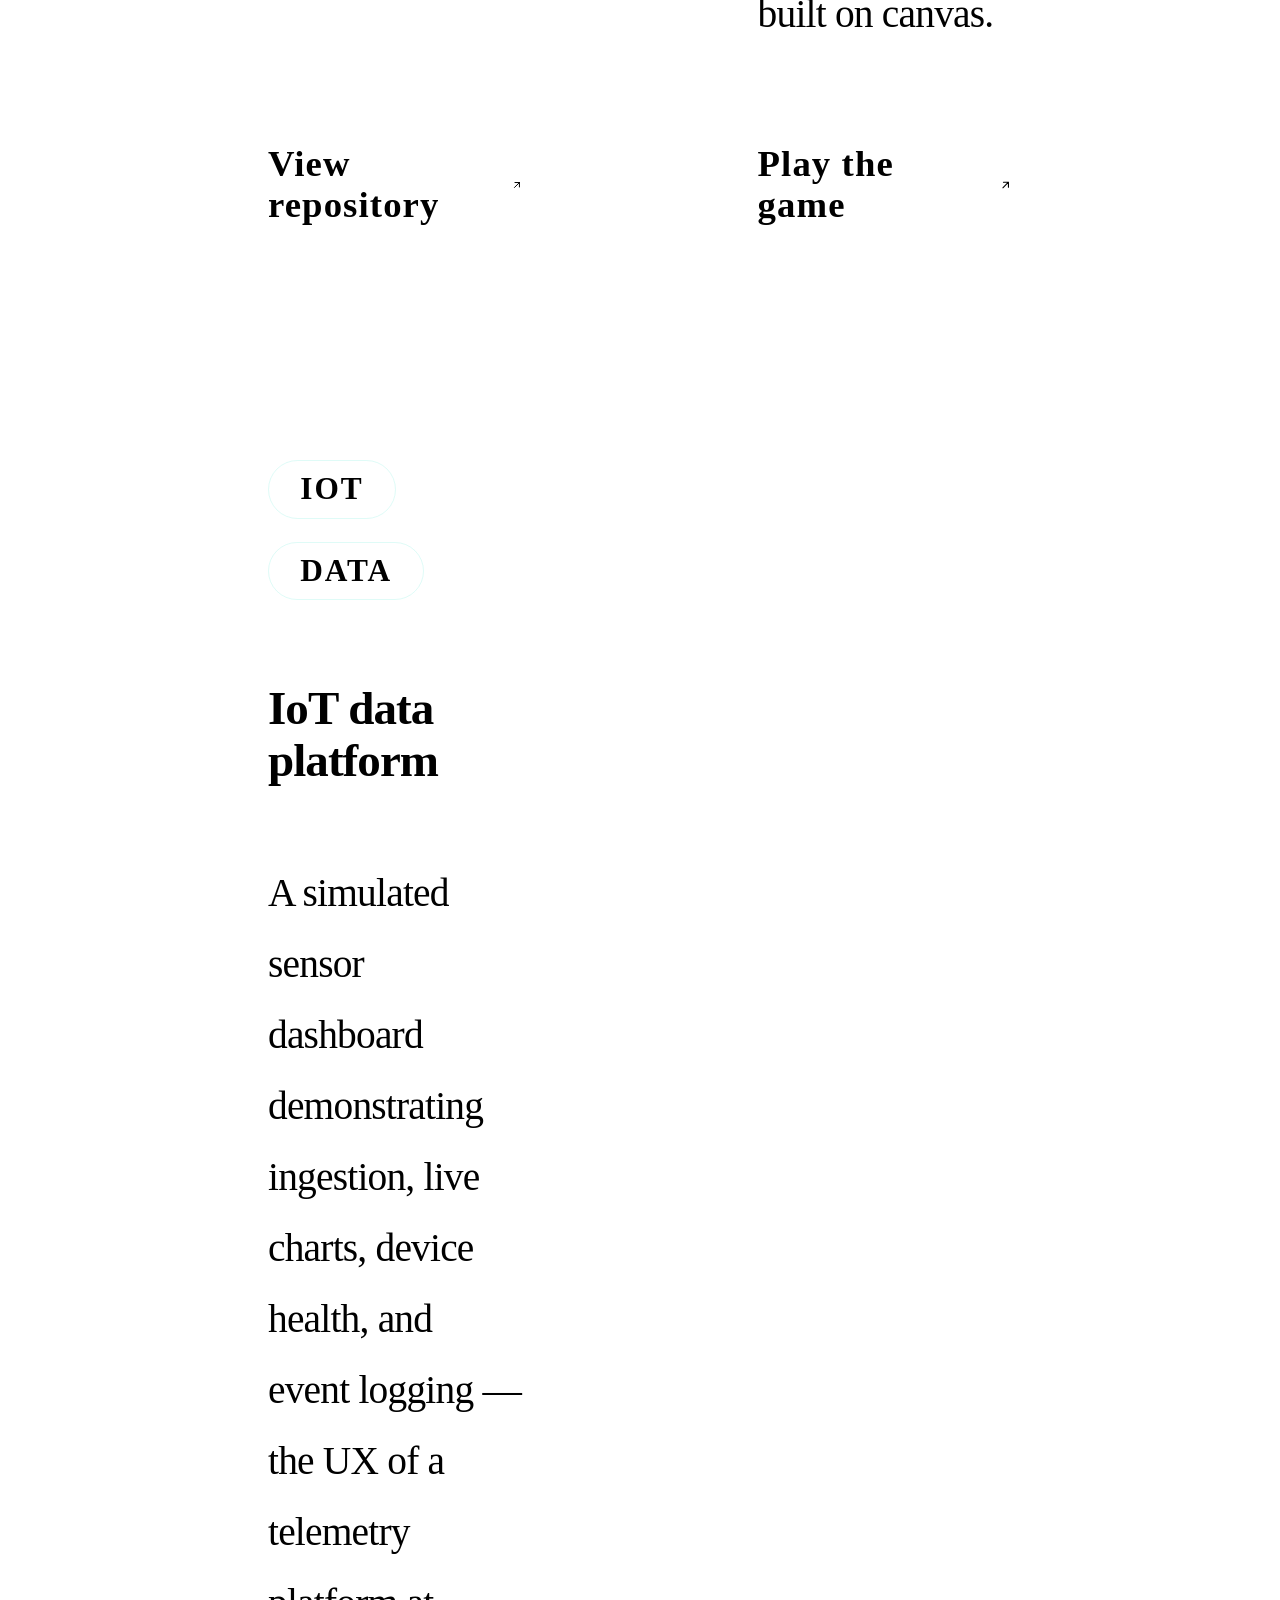
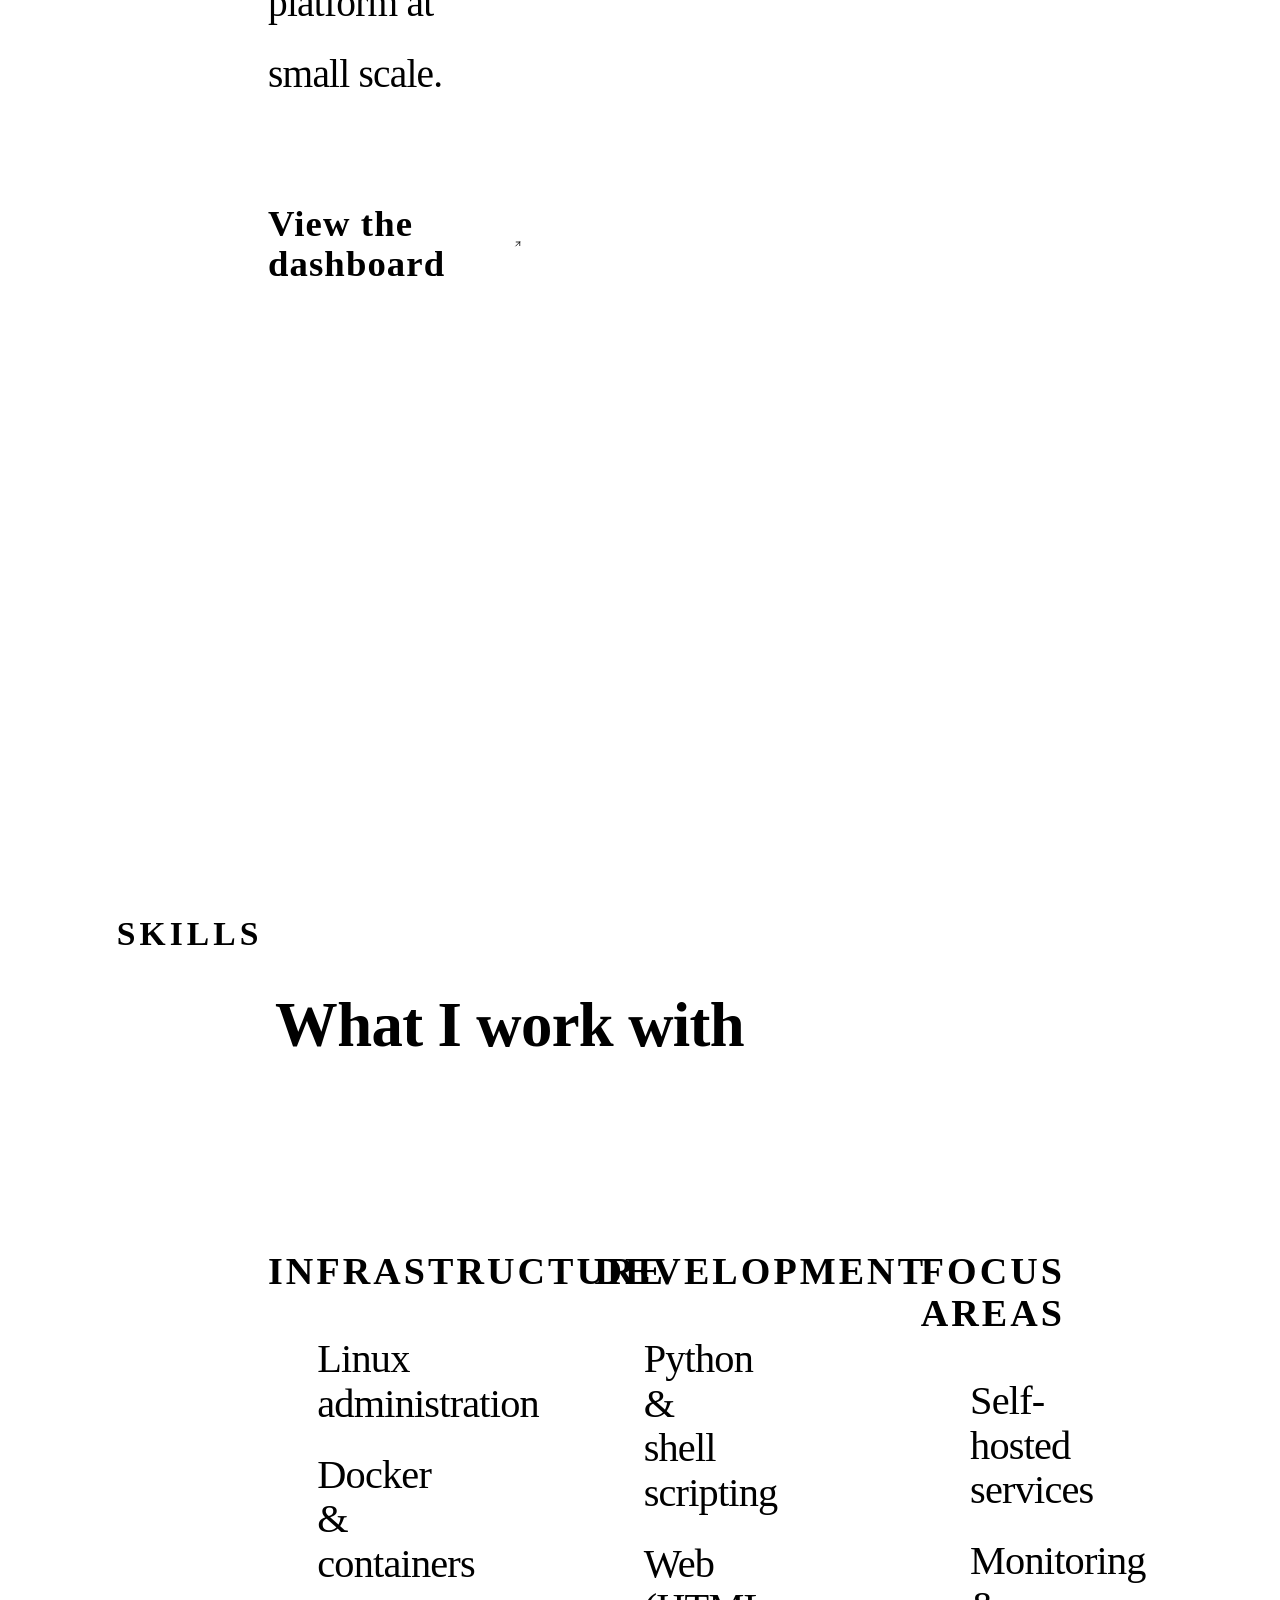
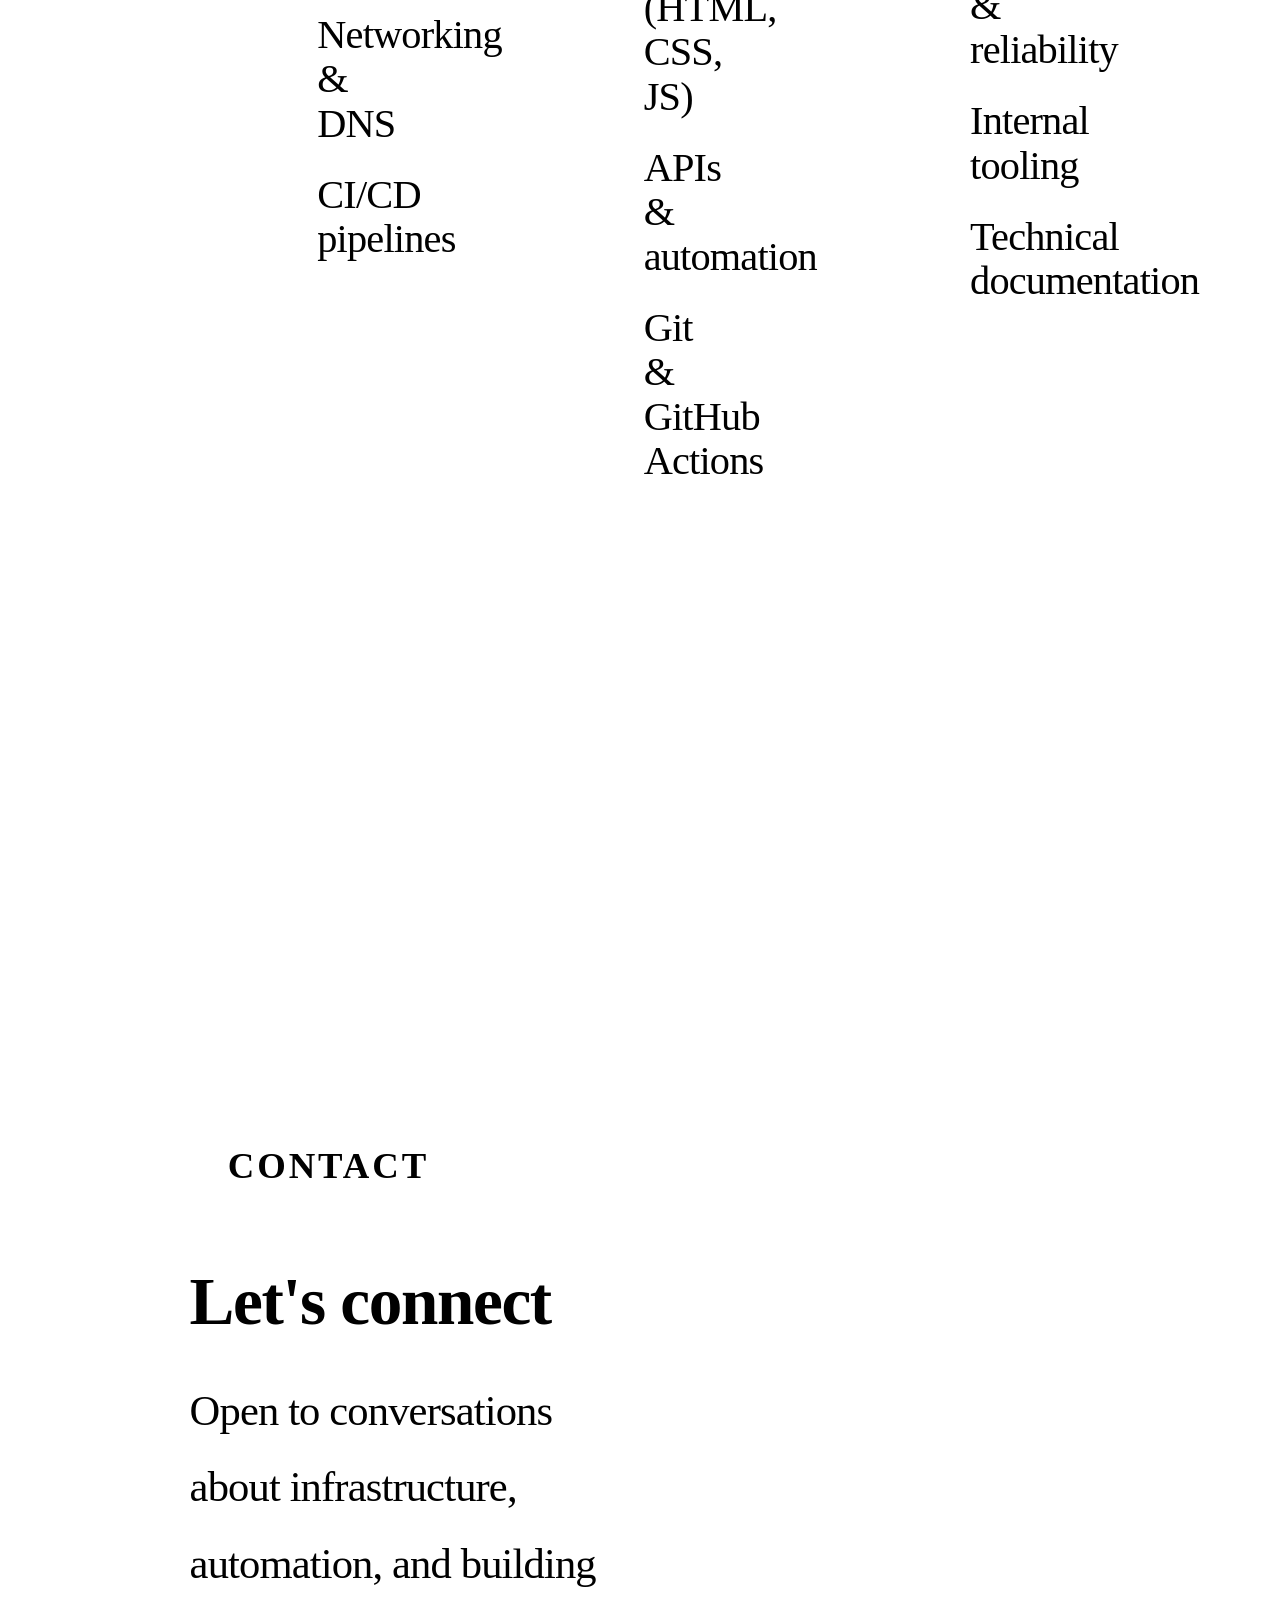
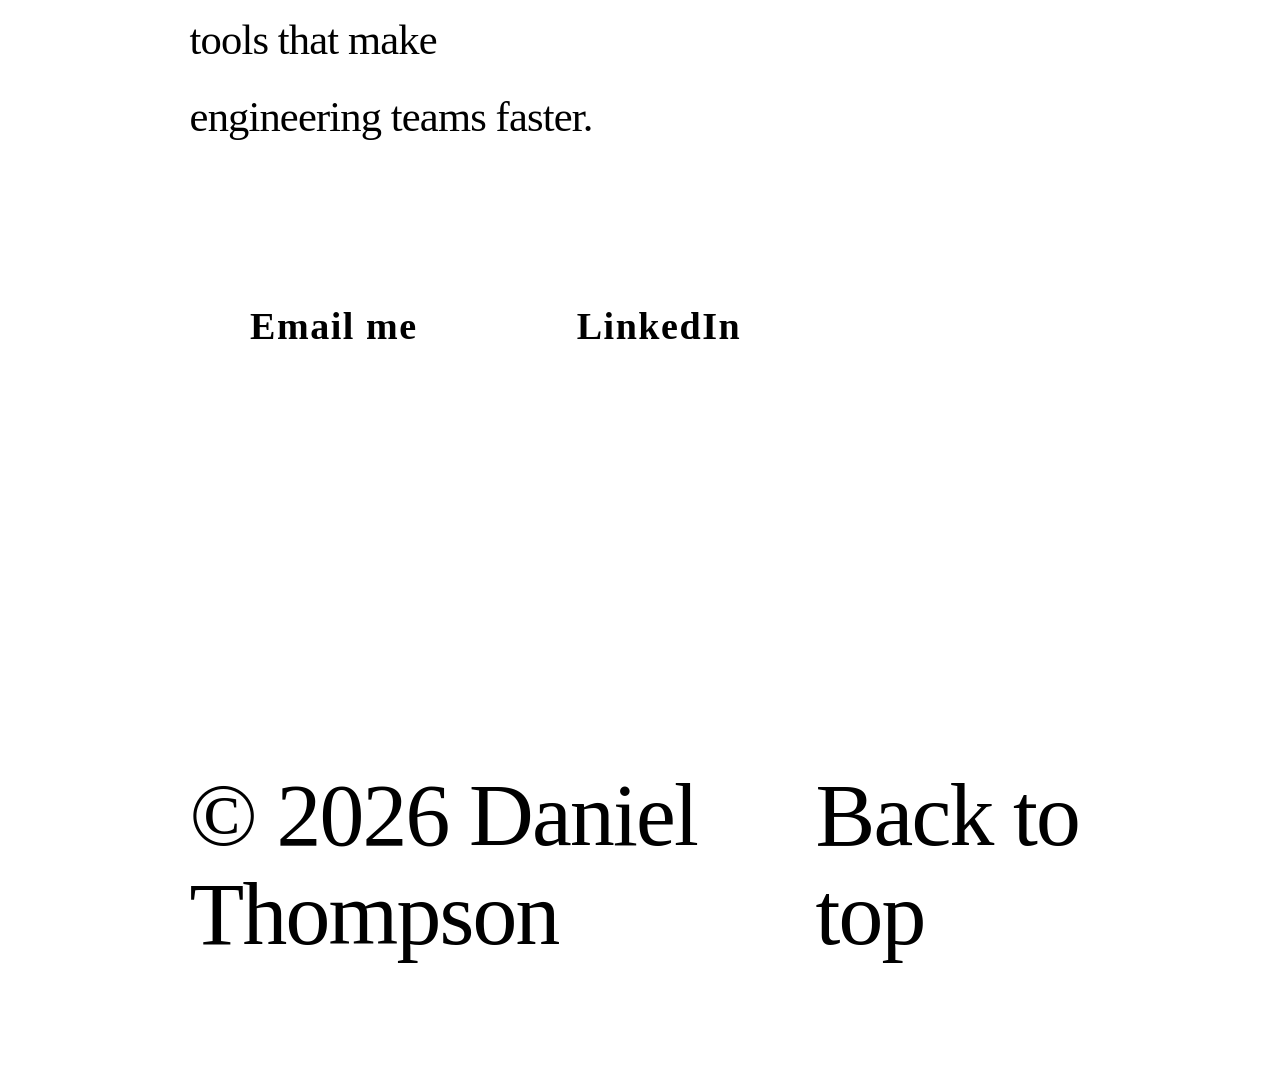
==== commit 02334a32: "Add Flappy Bird game and IoT dashboard demo as live projects Build two playable project pages under " ====
--- a/index.html
+++ b/index.html
@@ -122,11 +122,11 @@
             </div>
             <h3>Flappy Bird</h3>
             <p>
-              A responsive browser remake of the classic — touch-friendly controls,
-              rotation handling for mobile, and a tight arcade loop built on canvas.
+              A responsive browser remake of the classic — touch, mouse, and keyboard
+              controls, persistent best score, and a tight arcade loop built on canvas.
             </p>
-            <a class="project-link" href="https://github.com/Damknee/" target="_blank" rel="noopener noreferrer">
-              See on GitHub
+            <a class="project-link" href="projects/flappy-bird/index.html">
+              Play the game
               <svg viewBox="0 0 24 24" aria-hidden="true"><path d="M7 17L17 7M17 7H8M17 7v9"/></svg>
             </a>
           </article>
@@ -138,11 +138,11 @@
             </div>
             <h3>IoT data platform</h3>
             <p>
-              Experimentation around ingesting, storing, and querying sensor data —
-              exploring practical patterns for connected devices at small scale.
+              A simulated sensor dashboard demonstrating ingestion, live charts, device
+              health, and event logging — the UX of a telemetry platform at small scale.
             </p>
-            <a class="project-link" href="https://github.com/Damknee/" target="_blank" rel="noopener noreferrer">
-              Explore code
+            <a class="project-link" href="projects/iot-data-platform/index.html">
+              View the dashboard
               <svg viewBox="0 0 24 24" aria-hidden="true"><path d="M7 17L17 7M17 7H8M17 7v9"/></svg>
             </a>
           </article>
--- a/css/style.css
+++ b/css/style.css
@@ -1,3 +1,5 @@
+/* ===== RESET & BASE ===== */
+*, *::before, *::after {
 *,
 *::before,
 *::after {
@@ -8,6 +10,15 @@
 
 :root {
   --bg: #080812;
+  --bg-alt: #0d0d1c;
+  --surface: rgba(255, 255, 255, 0.04);
+  --border: rgba(255, 255, 255, 0.08);
+  --text: #f3f3f8;
+  --text-muted: #9b9bae;
+  --accent: #5eead4;
+  --accent-soft: rgba(94, 234, 212, 0.12);
+  --font-body: 'DM Sans', sans-serif;
+  --font-display: 'Syne', sans-serif;
   --bg-elevated: #10101c;
   --bg-panel: #141422;
   --text: #f4f4f8;
@@ -28,6 +39,9 @@
 }
 
 body {
+  background: var(--bg);
+  color: var(--text);
+  font-family: var(--font-body);
   min-height: 100vh;
   background: var(--bg);
   color: var(--text);
@@ -39,6 +53,144 @@
 
 a {
   color: inherit;
+}
+
+ul {
+  list-style: none;
+}
+
+img, svg {
+  display: block;
+  max-width: 100%;
+}
+
+.skip-link {
+  position: absolute;
+  left: -999px;
+  top: 0;
+  background: var(--accent);
+  color: var(--bg);
+  padding: 0.75rem 1.25rem;
+  font-weight: 600;
+  z-index: 2000;
+  border-radius: 0 0 6px 0;
+}
+
+.skip-link:focus {
+  left: 0;
+}
+
+/* ===== HEADER / NAV ===== */
+.site-header {
+  position: fixed;
+  top: 0;
+  left: 0;
+  width: 100%;
+  z-index: 1000;
+  display: flex;
+  align-items: center;
+  justify-content: space-between;
+  padding: 1.25rem 2rem;
+  transition: background 0.3s ease, padding 0.3s ease, box-shadow 0.3s ease;
+}
+
+.site-header.scrolled {
+  background: rgba(8, 8, 18, 0.85);
+  backdrop-filter: blur(12px);
+  padding: 0.85rem 2rem;
+  box-shadow: 0 1px 0 var(--border);
+}
+
+.logo {
+  font-family: var(--font-display);
+  font-weight: 700;
+  font-size: 1.2rem;
+  letter-spacing: 0.08em;
+  color: var(--accent);
+  text-decoration: none;
+}
+
+.site-nav {
+  display: flex;
+  gap: 2.25rem;
+}
+
+.site-nav a {
+  font-size: 0.82rem;
+  font-weight: 500;
+  letter-spacing: 0.05em;
+  text-transform: uppercase;
+  text-decoration: none;
+  color: var(--text-muted);
+  position: relative;
+  transition: color 0.25s;
+}
+
+.site-nav a::after {
+  content: '';
+  position: absolute;
+  left: 0;
+  bottom: -6px;
+  width: 0;
+  height: 2px;
+  background: var(--accent);
+  transition: width 0.25s;
+}
+
+.site-nav a:hover,
+.site-nav a.active {
+  color: var(--text);
+}
+
+.site-nav a:hover::after,
+.site-nav a.active::after {
+  width: 100%;
+}
+
+.nav-toggle {
+  display: none;
+  flex-direction: column;
+  justify-content: center;
+  gap: 6px;
+  width: 38px;
+  height: 38px;
+  background: var(--surface);
+  border: 1px solid var(--border);
+  border-radius: 8px;
+  cursor: pointer;
+}
+
+.nav-toggle span {
+  display: block;
+  width: 18px;
+  height: 2px;
+  margin: 0 auto;
+  background: var(--text);
+  transition: transform 0.25s ease, opacity 0.25s ease;
+}
+
+.nav-toggle[aria-expanded="true"] span:first-child {
+  transform: translateY(4px) rotate(45deg);
+}
+
+.nav-toggle[aria-expanded="true"] span:last-child {
+  transform: translateY(-4px) rotate(-45deg);
+}
+
+/* ===== HERO ===== */
+.hero {
+  position: relative;
+  height: 100vh;
+  min-height: 560px;
+  display: flex;
+  align-items: center;
+  overflow: hidden;
+}
+
+#particles {
+  position: absolute;
+  inset: 0;
+  z-index: 0;
   text-decoration: none;
 }
 
@@ -174,6 +326,10 @@
 
 .hero-inner {
   position: relative;
+  z-index: 1;
+  max-width: 720px;
+  margin: 0 auto;
+  padding: 0 2rem;
   z-index: 2;
   width: min(100%, 760px);
   text-align: center;
@@ -181,6 +337,12 @@
 
 .eyebrow {
   display: inline-block;
+  font-size: 0.78rem;
+  font-weight: 600;
+  letter-spacing: 0.22em;
+  text-transform: uppercase;
+  color: var(--accent);
+  margin-bottom: 1rem;
   margin-bottom: 1rem;
   padding: 0.35rem 0.85rem;
   border: 1px solid var(--line);
@@ -194,6 +356,18 @@
 
 .hero h1 {
   font-family: var(--font-display);
+  font-weight: 700;
+  font-size: clamp(2.4rem, 7vw, 4.4rem);
+  letter-spacing: -0.02em;
+  line-height: 1.05;
+  margin-bottom: 1.25rem;
+}
+
+.hero-lead {
+  font-size: clamp(0.95rem, 2vw, 1.1rem);
+  color: var(--text-muted);
+  max-width: 540px;
+  margin: 0 auto 2.25rem;
   font-size: clamp(2.8rem, 8vw, 5rem);
   font-weight: 700;
   line-height: 1.02;
@@ -209,6 +383,10 @@
 
 .hero-actions {
   display: flex;
+  justify-content: center;
+  gap: 1rem;
+  flex-wrap: wrap;
+  margin-bottom: 2.5rem;
   flex-wrap: wrap;
   justify-content: center;
   gap: 0.85rem;
@@ -219,6 +397,13 @@
   display: inline-flex;
   align-items: center;
   justify-content: center;
+  padding: 0.8rem 1.75rem;
+  font-size: 0.85rem;
+  font-weight: 600;
+  letter-spacing: 0.04em;
+  text-decoration: none;
+  border-radius: 999px;
+  transition: all 0.25s ease;
   min-height: 48px;
   padding: 0.85rem 1.35rem;
   border-radius: 999px;
@@ -232,6 +417,26 @@
 
 .btn-primary {
   background: var(--accent);
+  color: var(--bg);
+  border: 1px solid var(--accent);
+}
+
+.btn-primary:hover {
+  background: transparent;
+  color: var(--accent);
+  transform: translateY(-2px);
+}
+
+.btn-ghost {
+  background: transparent;
+  color: var(--text);
+  border: 1px solid var(--border);
+}
+
+.btn-ghost:hover {
+  border-color: var(--accent);
+  color: var(--accent);
+  transform: translateY(-2px);
   color: #fff;
 }
 
@@ -252,6 +457,30 @@
 .hero-links {
   display: flex;
   justify-content: center;
+  gap: 1.25rem;
+}
+
+.hero-links a {
+  display: inline-flex;
+  align-items: center;
+  justify-content: center;
+  width: 42px;
+  height: 42px;
+  border-radius: 50%;
+  border: 1px solid var(--border);
+  color: var(--text-muted);
+  transition: all 0.25s ease;
+}
+
+.hero-links a:hover {
+  color: var(--accent);
+  border-color: var(--accent);
+  transform: translateY(-3px);
+}
+
+.hero-links svg {
+  width: 18px;
+  height: 18px;
   gap: 0.85rem;
   margin-top: 2.5rem;
 }
@@ -283,6 +512,58 @@
 .scroll-hint {
   position: absolute;
   left: 50%;
+  bottom: 2rem;
+  transform: translateX(-50%);
+  z-index: 1;
+  display: flex;
+  flex-direction: column;
+  align-items: center;
+  gap: 0.4rem;
+  color: var(--text-muted);
+  text-decoration: none;
+  font-size: 0.72rem;
+  letter-spacing: 0.18em;
+  text-transform: uppercase;
+  animation: bob 2.4s ease-in-out infinite;
+}
+
+.scroll-hint svg {
+  width: 14px;
+  height: 14px;
+  fill: currentColor;
+}
+
+.scroll-hint:hover {
+  color: var(--accent);
+}
+
+@keyframes bob {
+  0%, 100% { transform: translate(-50%, 0); }
+  50% { transform: translate(-50%, 8px); }
+}
+
+/* ===== SECTIONS ===== */
+.section {
+  padding: 6rem 0;
+}
+
+.section-alt {
+  background: var(--bg-alt);
+}
+
+.section-inner {
+  max-width: 1080px;
+  margin: 0 auto;
+  padding: 0 2rem;
+}
+
+.section-header {
+  margin-bottom: 3rem;
+  text-align: center;
+}
+
+.section-header .eyebrow {
+  margin-bottom: 0.5rem;
   bottom: 1.5rem;
   z-index: 2;
   display: flex;
@@ -329,6 +610,188 @@
 
 .section-header h2 {
   font-family: var(--font-display);
+  font-weight: 600;
+  font-size: clamp(1.4rem, 3vw, 2rem);
+  letter-spacing: -0.01em;
+}
+
+/* ===== ABOUT ===== */
+.about-grid {
+  display: grid;
+  grid-template-columns: 1.1fr 1fr;
+  gap: 3rem;
+  align-items: start;
+}
+
+.about-grid > p {
+  color: var(--text-muted);
+  font-size: 1rem;
+  line-height: 1.9;
+}
+
+.about-highlights {
+  display: flex;
+  flex-direction: column;
+  gap: 1.25rem;
+}
+
+.about-highlights li {
+  display: flex;
+  flex-direction: column;
+  gap: 0.25rem;
+  padding: 1.1rem 1.4rem;
+  background: var(--surface);
+  border: 1px solid var(--border);
+  border-radius: 10px;
+}
+
+.about-highlights strong {
+  font-family: var(--font-display);
+  font-size: 0.95rem;
+  font-weight: 600;
+  color: var(--text);
+}
+
+.about-highlights span {
+  font-size: 0.85rem;
+  color: var(--text-muted);
+}
+
+/* ===== PROJECTS ===== */
+.project-grid {
+  display: grid;
+  grid-template-columns: repeat(auto-fit, minmax(280px, 1fr));
+  gap: 1.75rem;
+}
+
+.project-card {
+  background: var(--surface);
+  border: 1px solid var(--border);
+  border-radius: 14px;
+  padding: 1.75rem;
+  display: flex;
+  flex-direction: column;
+  gap: 0.85rem;
+  transition: all 0.3s ease;
+}
+
+.project-card:hover {
+  border-color: rgba(94, 234, 212, 0.35);
+  transform: translateY(-5px);
+  box-shadow: 0 16px 40px rgba(0, 0, 0, 0.35);
+}
+
+.project-meta {
+  display: flex;
+  gap: 0.5rem;
+  flex-wrap: wrap;
+}
+
+.tag {
+  font-size: 0.7rem;
+  font-weight: 600;
+  letter-spacing: 0.06em;
+  text-transform: uppercase;
+  color: var(--accent);
+  background: var(--accent-soft);
+  border: 1px solid rgba(94, 234, 212, 0.2);
+  border-radius: 999px;
+  padding: 0.25rem 0.7rem;
+}
+
+.project-card h3 {
+  font-family: var(--font-display);
+  font-size: 1.05rem;
+  font-weight: 600;
+}
+
+.project-card p {
+  font-size: 0.88rem;
+  color: var(--text-muted);
+  line-height: 1.8;
+  flex-grow: 1;
+}
+
+.project-link {
+  display: inline-flex;
+  align-items: center;
+  gap: 0.4rem;
+  font-size: 0.82rem;
+  font-weight: 600;
+  letter-spacing: 0.03em;
+  text-decoration: none;
+  color: var(--text);
+  transition: color 0.25s, gap 0.25s;
+}
+
+.project-link svg {
+  width: 14px;
+  height: 14px;
+  stroke: currentColor;
+  fill: none;
+  stroke-width: 2;
+  stroke-linecap: round;
+  stroke-linejoin: round;
+}
+
+.project-link:hover {
+  color: var(--accent);
+  gap: 0.6rem;
+}
+
+/* ===== SKILLS ===== */
+.skills-grid {
+  display: grid;
+  grid-template-columns: repeat(auto-fit, minmax(220px, 1fr));
+  gap: 1.75rem;
+}
+
+.skill-group {
+  background: var(--surface);
+  border: 1px solid var(--border);
+  border-radius: 14px;
+  padding: 1.75rem;
+}
+
+.skill-group h3 {
+  font-family: var(--font-display);
+  font-size: 0.85rem;
+  font-weight: 600;
+  letter-spacing: 0.08em;
+  text-transform: uppercase;
+  color: var(--accent);
+  margin-bottom: 1rem;
+}
+
+.skill-group ul {
+  display: flex;
+  flex-direction: column;
+  gap: 0.6rem;
+}
+
+.skill-group li {
+  font-size: 0.9rem;
+  color: var(--text-muted);
+  padding-left: 1.1rem;
+  position: relative;
+}
+
+.skill-group li::before {
+  content: '';
+  position: absolute;
+  left: 0;
+  top: 0.55em;
+  width: 6px;
+  height: 6px;
+  border-radius: 50%;
+  background: var(--accent);
+}
+
+/* ===== CONTACT ===== */
+.section-contact {
+  background: var(--bg-alt);
+}
+
   font-size: clamp(2rem, 4vw, 2.8rem);
   line-height: 1.1;
   letter-spacing: -0.02em;
@@ -487,6 +950,35 @@
   display: flex;
   align-items: center;
   justify-content: space-between;
+  gap: 2.5rem;
+  flex-wrap: wrap;
+  background: var(--surface);
+  border: 1px solid var(--border);
+  border-radius: 18px;
+  padding: 3rem;
+}
+
+.contact-panel h2 {
+  font-family: var(--font-display);
+  font-size: clamp(1.5rem, 3vw, 2.1rem);
+  font-weight: 600;
+  margin: 0.4rem 0 0.75rem;
+}
+
+.contact-copy {
+  color: var(--text-muted);
+  font-size: 0.95rem;
+  max-width: 420px;
+  line-height: 1.8;
+}
+
+.contact-actions {
+  display: flex;
+  gap: 1rem;
+  flex-wrap: wrap;
+}
+
+/* ===== FOOTER ===== */
   gap: 2rem;
   padding: 2rem;
   background:
@@ -512,6 +1004,39 @@
   display: flex;
   align-items: center;
   justify-content: space-between;
+  max-width: 1080px;
+  margin: 0 auto;
+  padding: 2.5rem 2rem;
+  font-size: 0.8rem;
+  color: var(--text-muted);
+}
+
+.site-footer a {
+  text-decoration: none;
+  color: var(--text-muted);
+  transition: color 0.25s;
+}
+
+.site-footer a:hover {
+  color: var(--accent);
+}
+
+/* ===== SCROLL REVEAL ===== */
+.reveal {
+  opacity: 0;
+  transform: translateY(26px);
+  transition: opacity 0.6s ease, transform 0.6s ease;
+}
+
+.reveal.is-visible {
+  opacity: 1;
+  transform: translateY(0);
+}
+
+/* ===== RESPONSIVE ===== */
+@media (max-width: 860px) {
+  .about-grid {
+    grid-template-columns: 1fr;
   gap: 1rem;
   padding: 1.5rem;
   border-top: 1px solid var(--line);
@@ -543,6 +1068,50 @@
 
 @media (max-width: 720px) {
   .nav-toggle {
+    display: flex;
+  }
+
+  .site-nav {
+    position: absolute;
+    top: 100%;
+    left: 0;
+    width: 100%;
+    flex-direction: column;
+    gap: 0;
+    background: rgba(8, 8, 18, 0.97);
+    border-top: 1px solid var(--border);
+    max-height: 0;
+    overflow: hidden;
+    transition: max-height 0.3s ease;
+  }
+
+  .site-nav.open {
+    max-height: 320px;
+  }
+
+  .site-nav a {
+    padding: 1rem 2rem;
+    border-bottom: 1px solid var(--border);
+  }
+
+  .contact-panel {
+    flex-direction: column;
+    align-items: flex-start;
+    text-align: left;
+  }
+}
+
+@media (max-width: 480px) {
+  .hero-actions,
+  .contact-actions {
+    flex-direction: column;
+    align-items: stretch;
+  }
+
+  .site-footer {
+    flex-direction: column;
+    gap: 0.5rem;
+    text-align: center;
     display: inline-flex;
   }
 
